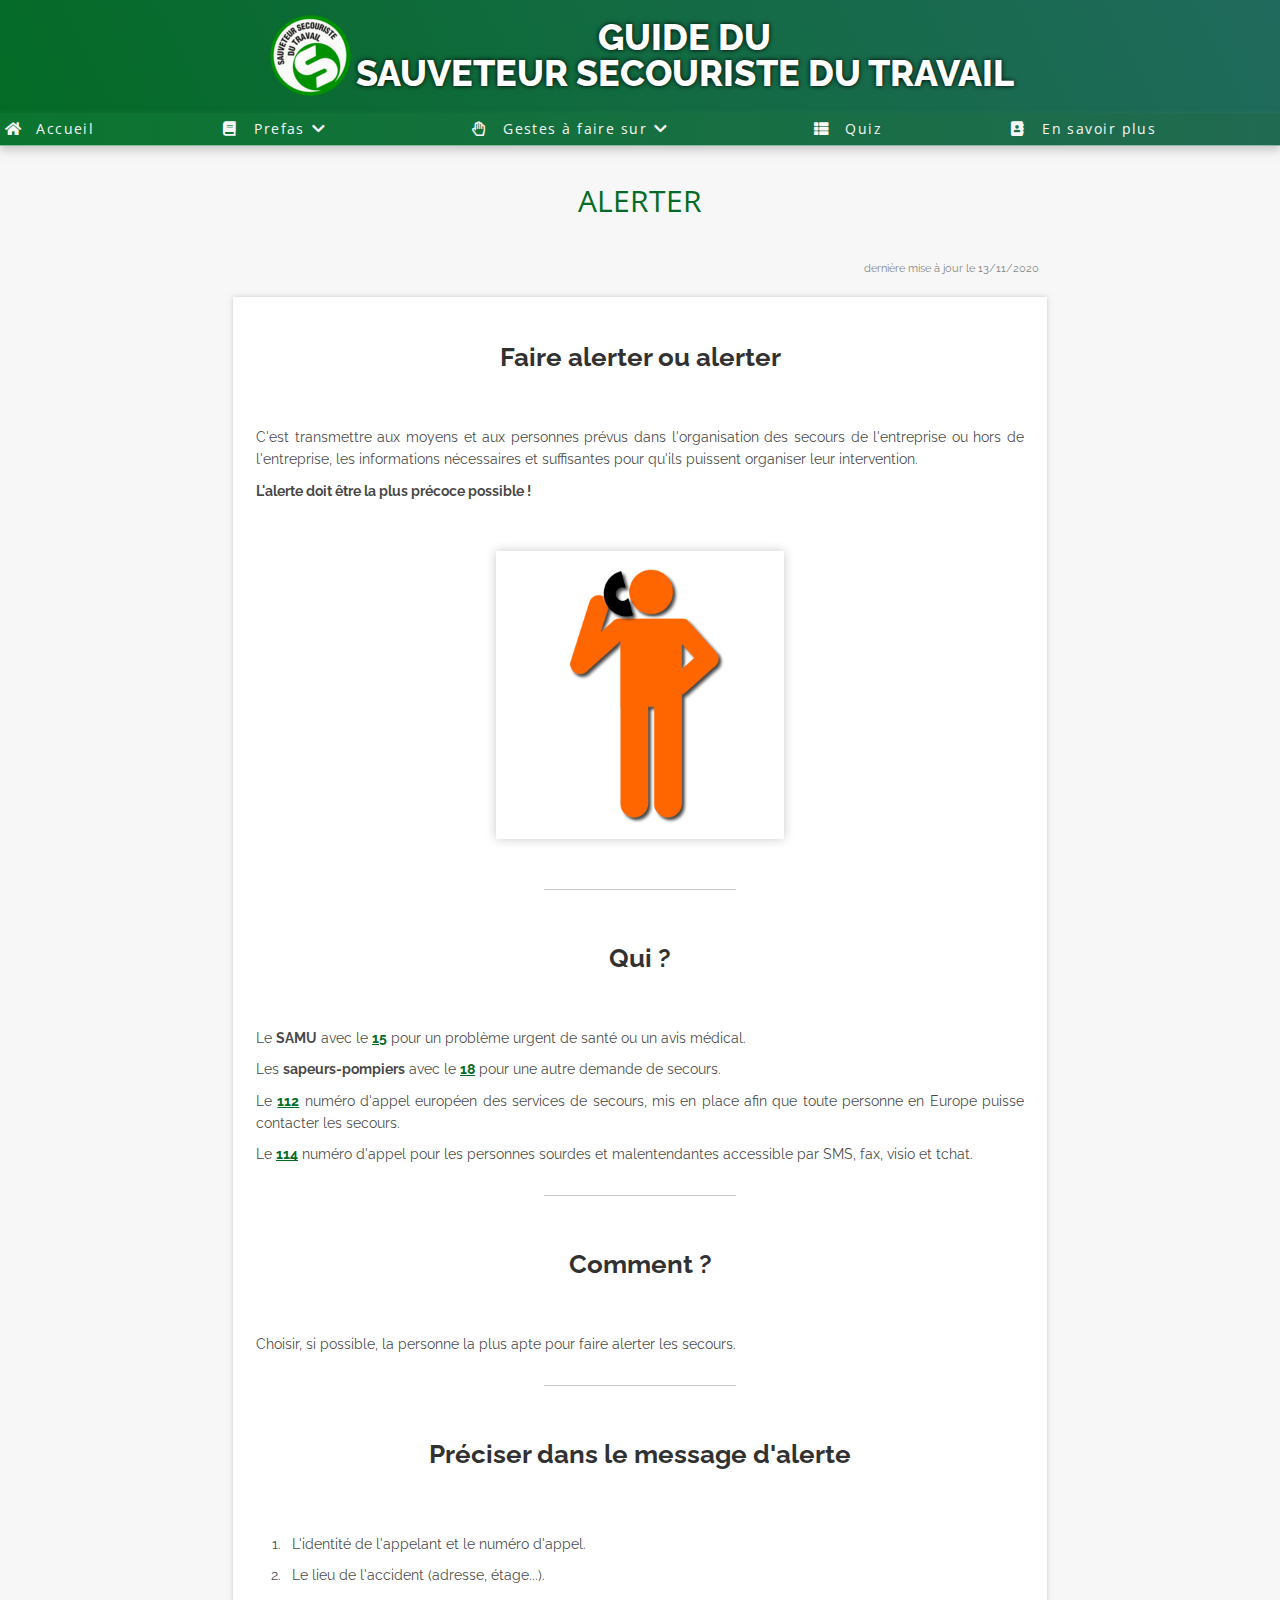
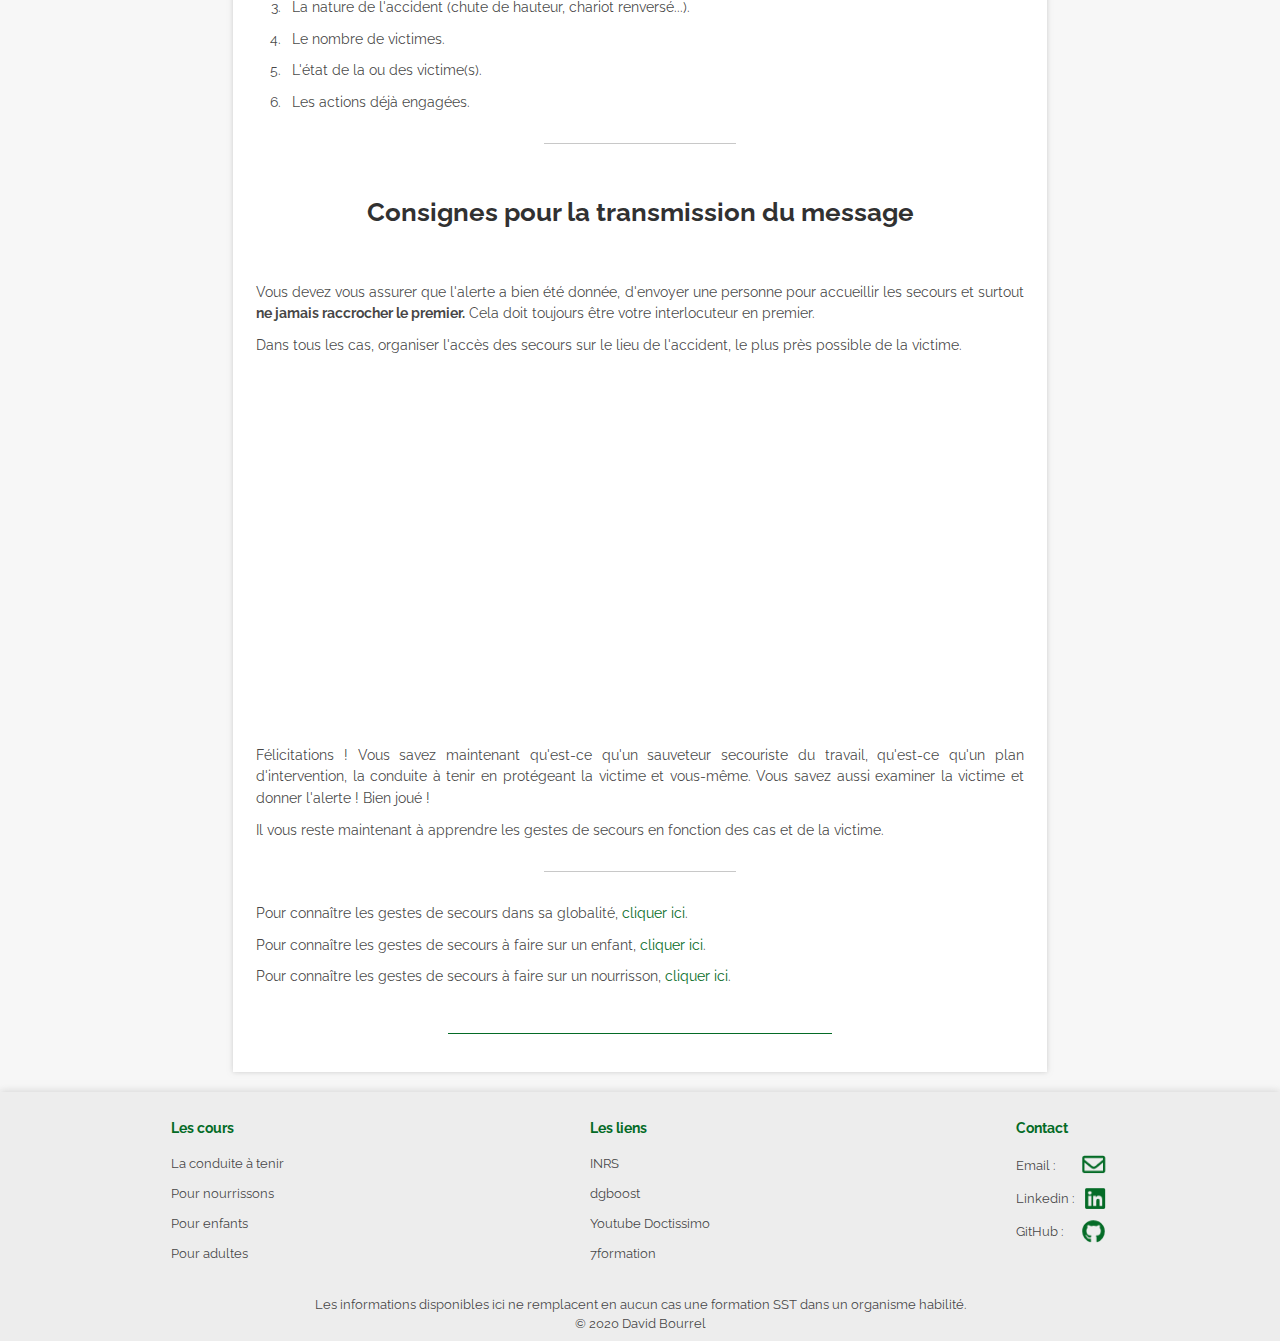
==== pages/alerter.html @ 42c51d42 "Add files via upload" ====
<!DOCTYPE html>
<html lang="fr">
	<head>
		<meta charset="UTF-8">
		<meta name="viewport" content="width=device-width, initial-scale=1.0">
		<meta name="description" content="Guide du sauveteur secouriste du travail (SST), pour apprendre les bases du secourisme en passant par la méthode prefas (protéger, examiner, faire alerter, secourir).">
		<meta name="keywords" content="sst, massage cardiaque, sauveteur secouriste du travail, secourisme, cours, formation, pls, quiz, prefas, guide, premier secours">
		<meta name="robots" content="index, follow">
		<link rel="stylesheet" href="../css/reset.css">
  		<link rel="stylesheet" href="../css/style.css">
  		<link rel="icon" type="image/x-icon" href="../images/logo-sst.png">
  		<script src="../js/script.js" async></script>
  		<link href="../webfonts-css/all.css" rel="stylesheet">
		<title>Guide SST - Alerter</title>
	</head>
	<body>
		<div class="banner-img"></div>
		<header>
			<a href="../index.html"><img src="../images/logo-sst.png" alt="Logo SST"></a>
			<div>
			<h1>Guide du <br> Sauveteur Secouriste du Travail</h1>
			</div>
		</header>
		<nav>
			<button class="hamburger" id="hamburger">
				<span></span>
			</button>
				<ul id="nav-ul">
					<li><a href="../index.html"><i class="fas fa-home"></i>Accueil</a></li>
					<li><a href="#" class="deroulant" id="deroulant"><i class="fas fa-book"></i>Prefas<i class="fas fa-chevron-down"></i></a>
						<ul class="dropdown" id="dropdown-1">
							<li><a href="la_conduite_a_tenir.html"><i class="fas fa-book-reader"></i>La conduite à tenir</a></li>
							<li><a href="proteger.html"><i class="fas fa-shield-alt"></i>Protéger</a></li>
							<li><a href="examiner.html"><i class="fas fa-diagnoses"></i>Examiner</a></li>
							<li><a href="alerter.html"><i class="fas fa-bell"></i>Alerter</a></li>
							<li><a href="secourir.html"><i class="fas fa-first-aid"></i>Secourir</a></li>
						</ul>
					</li>
					<li><a href="#" class="deroulant" id="deroulant-2"><i class="far fa-hand-paper"></i>Gestes à faire sur<i class="fas fa-chevron-down"></i></a>
						<ul class="dropdown" id="dropdown-2">
							<li><a href="nourrisson.html"><i class="fas fa-baby"></i>Un nourrisson <span class="italic lowercase"> (0 à 1 an)</span></a></li>
							<li><a href="enfant.html"><i class="fas fa-child"></i>Un enfant <span class="italic lowercase">(1 à 8 ans)</span></a></li>
							<li><a href="secourir.html"><i class="fas fa-user"></i>Un adulte <span class="italic lowercase">(plus de 8 ans)</span></a></li>
						</ul>
					</li>
					<li><a href="quiz.html"><i class="fas fa-th-list"></i>Quiz</a></li>
					<li><a href="contact.html"><i class="fas fa-address-book"></i>En savoir plus</a></li>
				</ul>
		</nav>

		<div class="titre">
			<h2>Alerter</h2>
			<p>dernière mise à jour le 13/11/2020</p>
		</div>

		<article>
			<h3>Faire alerter ou alerter</h3>
			<p>C'est transmettre aux moyens et aux personnes prévus dans l'organisation des secours de l'entreprise ou hors de l'entreprise, les informations nécessaires et suffisantes pour qu'ils puissent organiser leur intervention.</p>
			<p><strong>L'alerte doit être la plus précoce possible !</strong></p>

			<div class="conteneur reveal-left">
				<div id="alerter-sst"></div>
			</div>
			<div class="hr2"></div>

			<h3>Qui ?</h3>
			<p>Le <em class="bold">SAMU</em> avec le <em class="bold green souligne">15</em> pour un problème urgent de santé ou un avis médical.</p>
			<p>Les <em class="bold">sapeurs-pompiers</em> avec le <em class="bold souligne green">18</em> pour une autre demande de secours.</p>
			<p>Le <em class="bold green souligne">112</em> numéro d'appel européen des services de secours, mis en place afin que toute personne en Europe puisse contacter les secours.</p>
			<p>Le <em class="bold green souligne">114</em> numéro d'appel pour les personnes sourdes et malentendantes accessible par SMS, fax, visio et tchat.</p>
			<div class="hr2"></div>

			<h3>Comment ?</h3>
			<p>Choisir, si possible, la personne la plus apte pour faire alerter les secours.</p>
			<div class="hr2"></div>

			<h3>Préciser dans le message d'alerte</h3>
			<ol>
				<li class="ul nobold transform-none">L'identité de l'appelant et le numéro d'appel.</li>
				<li class="ul nobold transform-none">Le lieu de l'accident (adresse, étage...).</li>
				<li class="ul nobold transform-none">La nature de l'accident (chute de hauteur, chariot renversé...).</li>
				<li class="ul nobold transform-none">Le nombre de victimes.</li>
				<li class="ul nobold transform-none">L'état de la ou des victime(s).</li>
				<li class="ul nobold transform-none">Les actions déjà engagées.</li>
			</ol>
			<div class="hr2"></div>

			<h3>Consignes pour la transmission du message</h3>
			<p>Vous devez vous assurer que l'alerte a bien été donnée, d'envoyer une personne pour accueillir les secours et surtout <em class="bold">ne jamais raccrocher le premier.</em> Cela doit toujours être votre interlocuteur en premier.</p>
			<p>Dans tous les cas, organiser l'accès des secours sur le lieu de l'accident, le plus près possible de la victime.</p>

			<div class="conteneur reveal-right">
				<div id="numeros-sst"></div>
			</div>
			
			<p>Félicitations ! Vous savez maintenant qu'est-ce qu'un sauveteur secouriste du travail, qu'est-ce qu'un plan d'intervention, la conduite à tenir en protégeant la victime et vous-même. Vous savez aussi examiner la victime et donner l'alerte ! Bien joué !</p>
			<p>Il vous reste maintenant à apprendre les gestes de secours en fonction des cas et de la victime.</p>

			<div class="hr2"></div>

			<p>Pour connaître les gestes de secours dans sa globalité, <a href="secourir.html">cliquer ici</a>.</p>
			<p>Pour connaître les gestes de secours à faire sur un enfant, <a href="enfant.html">cliquer ici</a>.</p>
			<p>Pour connaître les gestes de secours à faire sur un nourrisson, <a href="nourrisson.html">cliquer ici</a>.</p>

			<div class="hr"></div>
		</article>
		<footer>
			<div class="links-container">
				<div class="footer-lien1">
					<h4>Les cours</h4>
					<ul>
						<li><a href="la_conduite_a_tenir.html">La conduite à tenir</a></li>
						<li><a href="nourrisson.html">Pour nourrissons</a></li>
					</ul>
					<ul>
						<li><a href="enfant.html">Pour enfants</a></li>
						<li><a href="secourir.html">Pour adultes</a></li>
					</ul>
				</div>
	
				<div class="footer-lien2">
					<h4>Les liens</h4>
					<ul>
						<li><a href="http://www.inrs.fr/" target="_blank">INRS</a></li>
						<li><a href="https://dgboost.fr/" target="_blank">dgboost</a></li>
					</ul>
					<ul>
						<li><a href="https://www.youtube.com/playlist?list=PLqQceE2KkkkdCIDIxMzJHvP20kfsnieQZ" target="_blank">Youtube Doctissimo</a></li>
						<li><a href="http://www.7formation.com/" target="_blank">7formation</a></li>
					</ul>
				</div>
				<div class="footer-lien3">
					<h4>Contact</h4>
					<div class="email">
						<p>Email :</p>
						<a href="mailto:david-sst@hotmail.com" target="_blank"><i class="far fa-envelope fa-2x"></i></a>
					</div>
					<div class="linkedin">
						<p>Linkedin :</p>
						<a href="https://www.linkedin.com/in/david-bourrel/" target="_blank"><i class="fab fa-linkedin fa-2x"></i></a>
					</div>
					<div class="github">
						<p>GitHub :</p>
						<a href="https://github.com/davidbourrel" target="_blank"><i class="fab fa-github fa-2x"></i></a>
					</div>
				</div>
			</div>
			
			<div class="legal">
				<p>Les informations disponibles ici ne remplacent en aucun cas une formation SST dans un organisme habilité.</p>
				<p>© 2020 David Bourrel</p>
			</div>
		</footer>
	</body>
</html>
---- css/style.css ----
@import url('https://fonts.googleapis.com/css2?family=Open+Sans:ital,wght@0,400;0,700;1,400;1,700&family=Raleway:ital,wght@0,100;0,200;0,300;0,400;0,500;0,600;0,700;0,800;0,900;1,100;1,200;1,300;1,400;1,500;1,600;1,700;1,800;1,900&display=swap');

/* TEMPORAIREMENT */
.red
{
	color:red;
}

/*BASIC STYLES*/
:root
{
	--primary: #046b26;
	--secondary:#00c559;
	--colorhover: rgba(15, 161, 64, 0.973);
	--background: #f7f7f7;
}
::selection
{
    background-color: #d6d5d5;
}
html
{
	font-family: 'Raleway', sans-serif;
	font-size: clamp(0.95rem, 1vw, 1rem);
	overflow-x: hidden;
	scroll-behavior: smooth;
}
body
{
	background: var(--background, #f1f1e8);
}
p, label, li
{
	font-size: 0.95rem;
	line-height: 150%;
	text-align: justify;
	color: rgba(20, 20, 20, 0.801);
	list-style: none;
}
a
{
	cursor: pointer;
	color: rgba(20, 20, 20, 0.801);
	border: none;
	outline: none;
	text-decoration: none;
}


/*HEADER*/

header
{
	background: linear-gradient(63deg, rgba(4,107,38,1) 0%, rgba(32,106,93,1) 100%);
	color: #ffffff;
	display: flex;
	justify-content: center;
	text-shadow: 0 0 5px black;
}
header h1
{
	font-family: 'Raleway', sans-serif;
	font-weight: 800;
	text-align: center;
	text-transform: uppercase;
	font-size: 2.4em;
	margin: 20px auto ;
}
header img
{
	display: none;
}

/*NAVIGATION*/

body > nav
{
	box-shadow: 0 5px 8px rgba(165, 165, 165, 0.5);
	position: sticky;
	top: 0;
	z-index: 1000;
	width: 100%;
}
.hamburger
{
	background: linear-gradient(63deg, rgba(4,107,38,1) 0%, rgba(32,106,93,1) 100%);  
	border: none;
	display: block;
	height: 42px;
	font-size: 31px;
	margin: 0 0 7px 0;
	outline: none;
	padding-left: 19px;
	width: 100%;
}
.hamburger span
{
	border-radius: 20px;
	background-color: var(--background);
	height: 3px;
	display: block;
	position: absolute;
	transform: translateY(-50%);
	transition: all 200ms ease-in-out;
	width: 35px;
}
.hamburger span::before, .hamburger span::after
{
	border-radius: 20px;
	background-color: var(--background);
	content: '';
    position: absolute;
	height: 3px;
	margin-left: -18px;
	transition: all 300ms ease-in-out;
	width: 100%;
}
.hamburger span::before
{
    transform: translateY(-10px);
}
.hamburger span::after
{
    transform: translateY(10px);
}
#hamburger.show span
{
	background-color: transparent;
}
#hamburger.show span::after
{
	transform: rotateZ(-45deg);
}
#hamburger.show span::before
{
	transform: rotateZ(45deg);
}
#nav-ul.show
{
	display: flex;
	flex-flow: column wrap;
}
nav a
{
	color: var(--background);
	display: block;
	text-decoration: none;
	padding: 5px;
	letter-spacing: 0.1em;
}
#nav-ul > li
{
	border-bottom: 1px solid rgba(255, 255, 255, 0.5);
	font-family: 'Open Sans', sans-serif;
}
nav ul
{
	display: none;
	list-style-type: none;
	background: linear-gradient(90deg, rgb(11, 117, 47) 0%, rgb(32, 106, 81) 100%); 
	margin-top: 0px;
}
nav > ul
{
	margin-top: -7px;
}

.dropdown
{
	display: none;
	
}
nav i, .dropdown li i
{
	max-width: 16px;
	min-width: 16px;
	max-height: 16px;
	min-height: 16px;
	padding-right: 1rem;
}
#deroulant .fa-chevron-down, #deroulant-2 .fa-chevron-down
{
	margin-left: 0.5em;
}
.dropdown.show
{
	display: flex;
	flex-flow: column wrap;
	z-index: 1000;
}
.dropdown li 
{
	background: linear-gradient(90deg, rgba(15, 161, 64, 0.973) 0%, rgb(32, 106, 81) 100%); 
	border-bottom: 1px solid rgba(255, 255, 255, 0.205);
	flex: 1 1 auto;
	text-align: left;
	padding: 0.1rem 0.9rem;
}

.dropdown a 
{
	padding: 5px;
	border-bottom: none;
	letter-spacing: 0em;
	font-size: 0.85rem;
}


/* Titre */
h2
{
	font-family: 'Open Sans', sans-serif;
	text-transform: uppercase;
	font-size: 2em;
	text-align: center;
	color: var(--primary, #206a5d);
	padding: 15px 0;
	margin: 25px 0 30px 0;
}
.titre
{
	display: flex;
	flex-flow: column wrap;
	align-items: center;
	width: 100%;
}
.titre p
{
	align-self: flex-end;
	font-size: 0.7rem;
	color: rgba(0, 0, 0, 0.507);
	margin:0 1em;
}


/*article*/

.sommaire-nav
{
	display: inline;
}
.sommaire-nav a:hover
{
	color:var(--primary, #206a5d);
}
article
{
	animation: transitionIn 0.30s both;
	background-color: #fff;
	box-shadow: 0 0 5px rgba(165, 165, 165, 0.5);
	margin: 1em auto;
	padding: 1em;
	text-align: justify;
	width: 85%;
}

article h3
{
	font-size: 1.7em;
	text-align: center;
	font-weight: bold;
	padding: 25px 0;
	margin: 0 auto 2rem auto;
	color: rgba(20, 20, 20, 0.89);
}
article h4
{
	color: rgba(0, 0, 0, 0.801);
	font-family: 'Raleway', sans-serif;
	font-size: 1.1em;
	font-weight: bold;
	padding: 15px 0;
}
article iframe
{
	width: 100%;
}
article p
{
	margin: 10px auto;
}

strong
{
	font-weight: bold;
}
.myScore
{
	/*border-bottom: 1px solid var(--primary, #046b26);*/
	padding-bottom: 1px;
}
.nobold
{
	font-weight: normal;
}
.bold
{
	font-weight: bold;
}
.lowercase
{
	text-transform: lowercase;
}
.transform-none
{
	text-transform: none;
}
.fontsize
{
	font-size: 0.95em;
}
.no-style
{
	list-style-type: none;
	margin: 0px;
}
.hr
{
	border-bottom: 1px solid var(--primary, #206a5d);
	width: 50%;
	margin: 3rem auto 1rem auto;
}
.hr2
{
	border-bottom: 1px solid rgba(146, 146, 146, 0.5);
	width: 25%;
	margin: 2rem auto 2rem auto;
}
/* PICTOGRAMMES SST */

figure
{
	box-shadow: 0 2px 8px rgb(201, 201, 201);
	margin: 8px auto;
}

article figcaption
{
	text-align: center;
	padding: 3px;
	font-size: 0.85rem;
	color: rgba(0, 0, 0, 0.705);
	font-style: italic;
}
#prevention-sst
{
	width: 50%;
	height: 0;
	padding-top: 50%;
	box-shadow: 0 0 10px rgb(201, 201, 201);
	background-color: #EDEDED;
	background: url(../images/pictogrammes/prevention.jpg);
	background-size: contain;
	margin: auto;
}
#protection-sst
{
	width: 50%;
	height: 0;
	padding-top: 50%;
	box-shadow: 0 0 10px rgb(201, 201, 201);
	background-color: #EDEDED;
	background: url(../images/pictogrammes/protection.png);
	background-size: contain;
	margin: auto;
}
#examen-sst
{
	width: 50%;
	height: 0;
	padding-top: 50%;
	box-shadow: 0 0 10px rgb(201, 201, 201);
	background-color: #EDEDED;
	background: url(../images/pictogrammes/examiner.png);
	background-size: contain;
	margin: auto;
}
#alerter-sst
{
	width: 50%;
	height: 0;
	padding-top: 50%;
	box-shadow: 0 0 10px rgb(201, 201, 201);
	background-color: #EDEDED;
	background: url(../images/pictogrammes/alerter.png);
	background-size: contain;
	margin: auto;
}
#numeros-sst
{
	width: 50%;
	height: 0;
	padding-top: 50%;
	box-shadow: 0 0 10px rgb(201, 201, 201);
	background-color: #EDEDED;
	background: url(../images/pictogrammes/numeros.png);
	background-size: contain;
	margin: auto;
}
#blood-sst
{
	width: 50%;
	height: 0;
	padding-top: 50%;
	box-shadow: 0 0 10px rgb(201, 201, 201);
	background-color: #EDEDED;
	background: url(../images/pictogrammes/saignement.png);
	background-size: contain;
	margin: auto;
}
#injury-sst
{
	width: 50%;
	height: 0;
	padding-top: 50%;
	box-shadow: 0 0 10px rgb(201, 201, 201);
	background-color: #EDEDED;
	background: url(../images/pictogrammes/fracture.png);
	background-size: contain;
	margin: auto;
}
#pansement-sst
{
	width: 50%;
	height: 0;
	padding-top: 50%;
	box-shadow: 0 0 10px rgb(201, 201, 201);
	background-color: #EDEDED;
	background: url(../images/pansement.png);
	background-size: contain;
	margin: auto;
}
#etouffement-sst
{
	width: 50%;
	height: 0;
	padding-top: 50%;
	box-shadow: 0 0 10px rgb(201, 201, 201);
	background-color: #EDEDED;
	background: url(../images/pictogrammes/etouffement.png);
	background-size: contain;
	margin: auto;
}
#etouffement2-sst
{
	width: 50%;
	height: 0;
	padding-top: 50%;
	box-shadow: 0 0 10px rgb(201, 201, 201);
	background-color: #EDEDED;
	background: url(../images/pictogrammes/desobstruction.png);
	background-size: contain;
	margin: auto;
}
#no-breathing-sst
{
	width: 50%;
	height: 0;
	padding-top: 50%;
	box-shadow: 0 0 10px rgb(201, 201, 201);
	background-color: #EDEDED;
	background: url(../images/pictogrammes/inconsciente\ ne\ respire\ pas.png);
	background-size: contain;
	margin: auto;
}
#rcp-sst
{
	width: 50%;
	height: 0;
	padding-top: 50%;
	box-shadow: 0 0 10px rgb(201, 201, 201);
	background-color: #EDEDED;
	background: url(../images/pictogrammes/rcp.png);
	background-size: contain;
	margin: auto;
}
#rcp-dsa-sst
{
	width: 50%;
	height: 0;
	padding-top: 50%;
	box-shadow: 0 0 10px rgb(201, 201, 201);
	background-color: #EDEDED;
	background: url(../images/pictogrammes/rcp_dsa.png);
	background-size: contain;
	margin: auto;
}
#inconscient-sst
{
	width: 50%;
	height: 0;
	padding-top: 50%;
	box-shadow: 0 0 10px rgb(201, 201, 201);
	background-color: #EDEDED;
	background: url(../images/pictogrammes/inconsciente\ respire.png);
	background-size: contain;
	margin: auto;
}
#pls-sst
{
	width: 50%;
	height: 0;
	padding-top: 50%;
	box-shadow: 0 0 10px rgb(201, 201, 201);
	background-color: #EDEDED;
	background: url(../images/pictogrammes/pls.png);
	background-size: contain;
	margin: auto;
}
#malaise-sst
{
	width: 50%;
	height: 0;
	padding-top: 50%;
	box-shadow: 0 0 10px rgb(201, 201, 201);
	background-color: #EDEDED;
	background: url(../images/pictogrammes/secours\ malaise.png);
	background-size: contain;
	margin: auto;
}
#traumatisme-sst
{
	width: 50%;
	height: 0;
	padding-top: 50%;
	box-shadow: 0 0 10px rgb(201, 201, 201);
	background-color: #EDEDED;
	background: url(../images/pictogrammes/consciente.png);
	background-size: contain;
	margin: auto;
}
#brulure-sst
{
	width: 50%;
	height: 0;
	padding-top: 50%;
	box-shadow: 0 0 10px rgb(201, 201, 201);
	background-color: #EDEDED;
	background: url(../images/pictogrammes/brulure.png);
	background-size: contain;
	margin: auto;
}
#tableau-sst
{
	width: 100%;
	height: 0;
	padding-top: 60%;
	box-shadow: 0 0 10px rgb(201, 201, 201);
	background-color: #EDEDED;
	background: url(../images/pictogrammes/plan-intervention.jpg);
	background-size: contain;
	margin: auto;
}
#tableau-sst2
{
	width: 100%;
	height: 0;
	padding-top: 70%;
	box-shadow: 0 0 10px rgb(201, 201, 201);
	background-color: #EDEDED;
	background: url(../images/pictogrammes/prefas.png);
	background-size: contain;
	margin: auto;
}
#tableau-sst figure
{
	box-shadow: 0 0 0 rgb(255, 255, 255);
}
.conteneur{
	max-width: 576px;
	margin: 50px auto;
	display: flex;
	flex-flow: row wrap;
	justify-content: center;
}
.conteneur img{
	margin: auto;
	background-color: rgba(0, 0, 0, 0.356);
}
article a{
	color: var(--primary, #206a5d);
}
article ol li, article ul li
{
	padding-top: 10px;
	list-style-type: decimal;
	font-weight:bold;
	text-indent: 1%;
	font-size: 0.95em;
	margin-left: 2em;
}
.margin75
{
	margin-left: 4em;
}
.discandmarge
{
	list-style-type: disc;
	margin-left: 3em;
}
article ol li ul li, article ul li ul li
{
	list-style-type: disc;
	margin-left: 3em;
	font-size: 0.95em;
}
article ul li ol li, article ol li ol li
{
	list-style-type: decimal;
	margin-left: 3em;
	font-size: 0.95em;
}
article i
{
	color: var(--primary, #206a5d);
	margin-right: 5px;
	font-size: 1.3rem;
}
article input[type="radio"], article input[type="checkbox"]
{
	width: auto;
	margin: 10px;
}
article input[type="radio"], article form label
{
	cursor: pointer;
	padding-left: 0.5em;
}
.green
{
	color: var(--primary,#206a5d);
}
.colors
{
	background: var(--primary, #206a5d);
}
.orange
{
	color: orange;
}
.white
{
	color: white;
	text-shadow: 0 0 3px black;
}
.noir
{
	color: rgb(0, 0, 0);
	text-shadow: 0 0 10px rgba(5, 5, 5, 0.493);
}
.alignleft
{
	text-align: left;
}
.width90
{
	width: 90%;
}
.italic
{
	font-style: italic;
}
.souligne
{
	text-decoration: underline;
}

/*CONTACT*/

article address
{
	display: flex;
	flex-flow: row wrap;
	justify-content: space-evenly;
}
article address div
{

	display: flex;
	flex-flow: column;
	text-align: center;
}
.linkedin i, .github i, .email i
{
	color: var(--primary,#206a5d);
	transform: scale(0.9);
	margin: 0 2px 0 0;
	transition: all 150ms ease-in-out;
	will-change: transform;
}
.linkedin i:hover, .github i:hover, .email i:hover
{
	color: var(--colorhover, rgb(0, 124, 0));
	transform: scale(1);
}
.linkedin i:active, .github i:active, .email i:active
{
	color: var(--primary,#206a5d);
	transform: scale(0.85);
}
input[type=text],input[type=email], select, textarea
{
	font-size: 0.75rem;
	padding: 12px;
	margin: 10px 0;
	border: 1px solid #ccc;
	border-radius: 4px;
	box-sizing: border-box;
	outline: none;
	width: 100%;
}
textarea
{
	max-width: 100%;
	resize: vertical;
	min-height: 150px;
	min-width: 100%;
}
input[type=text]:focus, textarea:focus, input[type=email]:focus
{
	border-color: transparent;
	box-shadow: 0 0 6px var(--primary,#206a5d);
}
input[type=submit], #resetButton
{
	background-color: var(--primary, #206a5d);
	border: none;
	border-radius: 5px;
	color: #FFF;
	cursor: pointer;
	font-family: 'Raleway', sans-serif;
	margin: 20px 0;
	outline: none;
	padding: 0.8em;
	text-align: center;
	transition: color background 150ms ease-in-out;
	min-width: 80px;
}
input[type=submit]:hover, #resetButton:hover
{
	background-color: var(--colorhover, rgb(0, 172, 0));
}

.container-form 
{
	display: flex;
	flex-flow: column wrap;
	border-radius: 5px;
	background: #ededed3b;
	padding: 20px;
	box-shadow: 0 0 5px rgba(165, 165, 165, 0.5);
}

/* Quiz Buttons */

.checkbox-custom, .radio-custom {
    opacity: 0;
    position: absolute;   
}
.checkbox-custom-label, .radio-custom-label {
	position: relative;
	text-align: left;
}

.checkbox-custom, .checkbox-custom-label, .radio-custom, .radio-custom-label {
    display: inline-block;
    vertical-align: middle;
    margin: 5px;
    cursor: pointer;
}

.checkbox-custom + .checkbox-custom-label:before, .radio-custom + .radio-custom-label:before {
    content: '';
    background: #fff;
    border: 2px solid rgba(151, 151, 151, 0.753);
    display: inline-block;
    vertical-align: middle;
    width: 6px;
    height: 6px;
    padding: 2px;
    margin-right: 10px;
    text-align: center;
}
.checkbox-custom:checked + .checkbox-custom-label:before {
    background: var(--primary,#206a5d);

}
.radio-custom + .radio-custom-label:before {
    border-radius: 50%;
}
.radio-custom:checked + .radio-custom-label:before {
    background: var(--primary,#206a5d);
}
.checkbox-custom:focus + .checkbox-custom-label, .radio-custom:focus + .radio-custom-label {
  outline: 1px solid rgb(255, 255, 255); /* focus style */
}
#quiz .fa-check
{
	color: var(--secondary);
	margin-left: 0.5em;
	display: none;
}
#quiz .fa-check.show
{
	display: inline;
}
#quiz .fa-times
{
	color: red;
	margin-left: 0.5em;
	display: none;
}
#quiz .fa-times.show
{
	display: inline;
}
.result
{
	align-items: center;
	display: flex;
	flex-flow: column wrap;
}
.result p
{
	font-size: 1.7em;
	margin: 1em 0;
	text-align: center;
	width: 100%;
}
.result span
{
	font-size: 1.1em;
	color: var(--primary);
}
#quiz-comment
{
	color: var(--primary, #046b26);
	font-size: 1.1em;
}
.d-none
{
	display: none;
}



/*FOOTER*/ 

footer
{
	background-color: #ededed;
	box-shadow: 0 0 8px rgba(165, 165, 165, 0.5);
	display: flex;
	flex-flow: column wrap;
	padding: 1em 0 0em 0;
	width: 100%;
}
.links-container
{
	display: flex;
	flex-flow: row wrap;
	justify-content: space-around;
}
footer a, footer p
{
	font-size: clamp(0.8em, 1vw, 0.9em);
}
footer div
{
	margin: 1em 0;
}
footer > div
{
	margin: 0em 1.2em 0.5em 1.2em;
}
footer h4
{
	color: var(--primary);
	font-size: clamp(0.9em, 1vw, 1em);
	font-weight: bold;
	margin-bottom: 1.2em;
}
footer ul li
{
	margin: 0.5em 0;
}
footer a:hover
{
	text-decoration: underline;
}
.footer-lien3 div
{
	align-items: center;
	display: flex;
	margin: 0;
	padding-bottom: 0.5em;
}
footer .email a
{
	padding: 0 0 0 2em;
}
footer .linkedin a
{
	padding: 0 0 0 0.77em;
}
footer .github a
{
	padding: 0 0 0 1.41em;
}
.legal p
{
	text-align: center;
	width: 100%;
}

.upButton
{
	align-items: center;
	background-color: var(--primary);
	bottom: 0;
	border-radius: 9999999px;
	color: #FFF;
	cursor: pointer;
	display: flex;
	justify-content: center;
	height: 30px;
	opacity: 0;
	padding: 0.5em;
	position: fixed;
	right: 0;
	transform: scale(1);
	transition: all 300ms ease-in-out;
	width: 30px;
}
.upButton:active
{
	transform: scale(0.9);
}



/* Media Queries for tablet */



@media all and (min-width: 732px)
{
	.links-container
	{
		flex-flow: row wrap;
		justify-content: space-around;
	}
}

 /* Media Querie for Desktop */


@media all and (min-width: 950px)
{
	body > nav
	{
		position: sticky;
		width: 100%;
		z-index: 1000;
		top: 0;
	}

	header img
	{
		display: initial;
		cursor: pointer;
		padding-top: 10px;
	}

	/*NAVIGATION*/
	.hamburger
	{
		display: none;
	}
	#nav-ul.show
	{
		display: flex;
		flex-flow: row wrap;
	}
	nav
	{
		text-align: center;
		position: relative;
	}
	
	nav ul
	{	
		list-style-type: none;
		display: flex;
		width: 100%;
		margin-top: 1px;
	}
	nav > ul
	{
		margin-top: 0px;
	}
	nav ul li
	{
		flex: 1 1 auto;
		position: relative;
	}
	
	nav > ul li:hover .dropdown
	{
		background: linear-gradient(90deg, rgba(15, 161, 64, 0.973) 0%, rgb(32, 106, 81) 100%); 
		display: flex;
		flex-flow: column wrap;
	}
	.dropdown.show
	{
		display: none;
	}
	nav a
	{
		display: block;
		text-decoration: none;
		color: var(--background);
		padding: 5px;
		transition: all 100ms ease-in-out;
	}
	nav ul li:hover .dropdown
	{
		display: block;
		border-radius: 0 0 10px 10px;
		position: absolute;
		width: 100%;
	}
	nav ul li:hover .dropdown li
	{
		width: 100%;
		padding: 0px;
		border-bottom: 1px solid #fff;
		background: transparent;
		border-radius: 0;
	}
	.dropdown li a:hover, nav ul li a:hover
	{
		color: var(--secondary);
	}

	/* Titre */
	h2
	{
		display: block;
		width: 300px;
	}
	.titre
	{
		margin: auto;
		width: 64%;
	}
	
	/*article*/
	
	.sommaire-nav a
	{
		
		color: var(--primary,#206a5d);
	}
	.sommaire-nav li a
	{
		position: relative;
		display: inline;
		text-align: left;
	}
	.sommaire-nav li a::after
	{
		content: '';
		position: absolute;
		width: 100%;
		height: 0.1rem;
		background-color: var(--colorhover, rgba(15, 161, 64, 0.973));
		left: 0;
		bottom: 0;
		transform: scale(0,1);
		transform-origin: 0% 100%;
		transition: transform 0.25s ease-in-out;
	}
	.sommaire-nav li a:hover::after
	{
		transform: scale(1,1);
	}
	article nav ul
	{
		display: flex;
		flex-flow: column wrap;
	}
	article
	{
		background-color: #fff;
		box-shadow: 0 0 5px rgba(165, 165, 165, 0.5);
		padding: 23px;
		margin: 20px auto;
		width: 60%;
	}

	label 
	{
		padding: 12px 12px 12px 0;
		font-size: 0.95rem;
	}
	.checkbox-custom, .checkbox-custom-label, .radio-custom, .radio-custom-label 
	{
		cursor: pointer;
		display: inline-block;
		margin: 0px;
		transition: color 100ms ease-out;
		vertical-align: middle;
	}
	#quiz .radio-custom-label:hover
	{
		color: var(--primary);
	}
	.upButton
	{
		right: 100px;
	}
	
}

/* ANIMATION ON LOAD */

@keyframes transitionIn
{
	from 
	{
		opacity: 0;
		transform: translateY(-5px);
	}
	to
	{
		opacity: 1;
		transform: translateY(0);
	}
}

.reveal-left
{
    opacity: 0;
    transform: translateX(-160px);
}
.reveal-right
{
    opacity: 0;
    transform: translateX(160px);
}
.reveal-show-right
{
    opacity: 1;
    transform: translateY(0);
    transition: 0.5s cubic-bezier(.5, 0, 0, 1);
}
.reveal-show-left
{
    opacity: 1;
    transform: translateY(0);
    transition: 0.5s cubic-bezier(.5, 0, 0, 1);
}
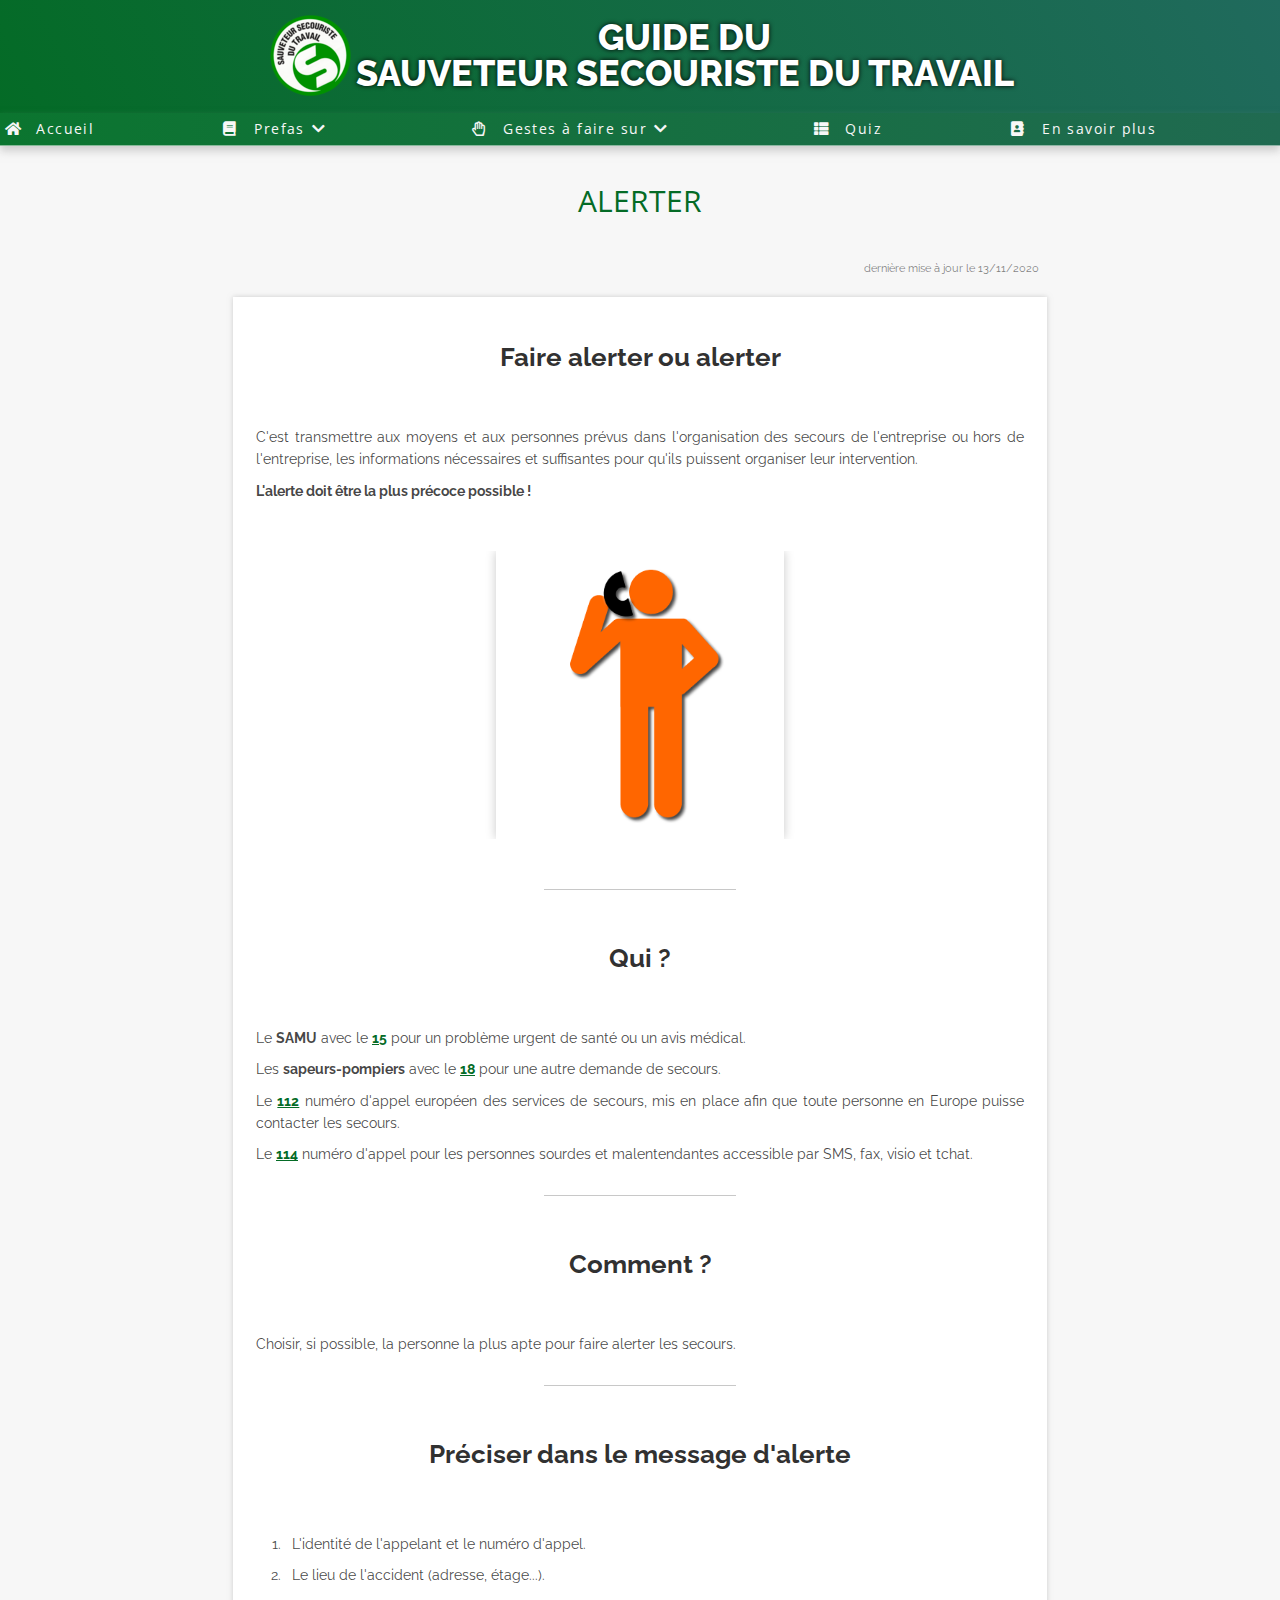
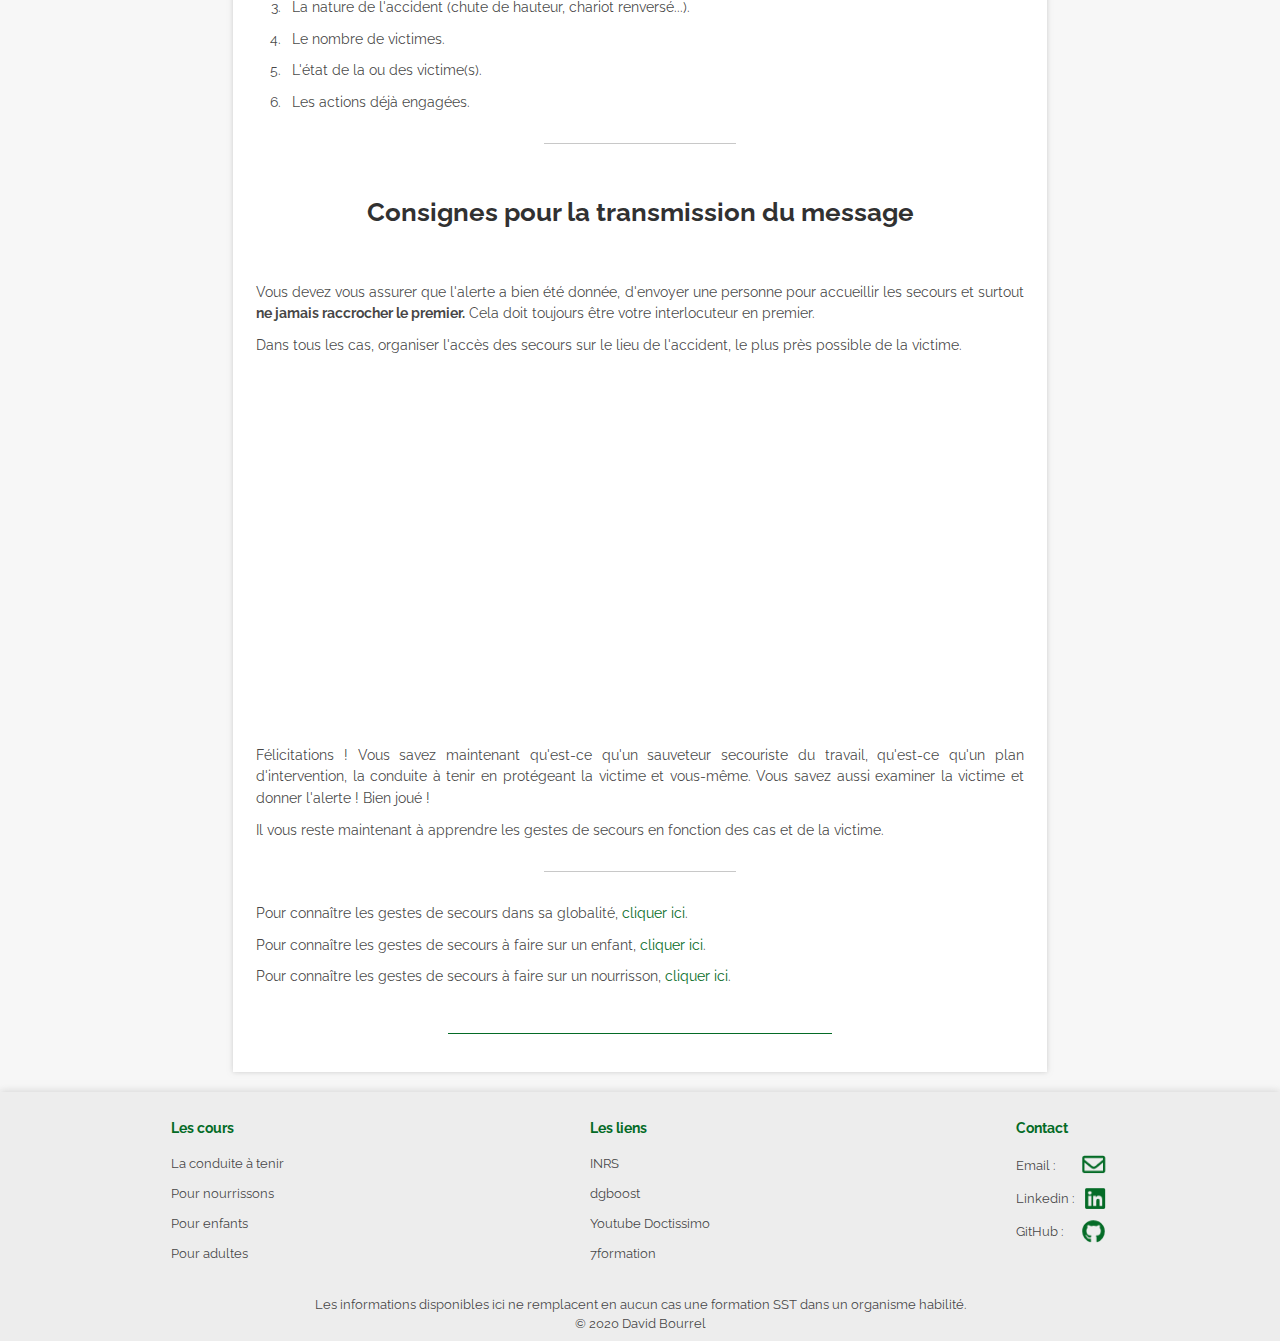
==== commit 835bdd86: "Add files via upload" ====
--- a/pages/alerter.html
+++ b/pages/alerter.html
@@ -7,10 +7,10 @@
 		<meta name="keywords" content="sst, massage cardiaque, sauveteur secouriste du travail, secourisme, cours, formation, pls, quiz, prefas, guide, premier secours">
 		<meta name="robots" content="index, follow">
 		<link rel="stylesheet" href="../css/reset.css">
+		<link rel="stylesheet" href="../webfonts-css/all.css">
   		<link rel="stylesheet" href="../css/style.css">
   		<link rel="icon" type="image/x-icon" href="../images/logo-sst.png">
   		<script src="../js/script.js" async></script>
-  		<link href="../webfonts-css/all.css" rel="stylesheet">
 		<title>Guide SST - Alerter</title>
 	</head>
 	<body>
@@ -58,7 +58,7 @@
 			<p>C'est transmettre aux moyens et aux personnes prévus dans l'organisation des secours de l'entreprise ou hors de l'entreprise, les informations nécessaires et suffisantes pour qu'ils puissent organiser leur intervention.</p>
 			<p><strong>L'alerte doit être la plus précoce possible !</strong></p>
 
-			<div class="conteneur reveal-left">
+			<div class="conteneur reveal-first-effect">
 				<div id="alerter-sst"></div>
 			</div>
 			<div class="hr2"></div>
@@ -89,7 +89,7 @@
 			<p>Vous devez vous assurer que l'alerte a bien été donnée, d'envoyer une personne pour accueillir les secours et surtout <em class="bold">ne jamais raccrocher le premier.</em> Cela doit toujours être votre interlocuteur en premier.</p>
 			<p>Dans tous les cas, organiser l'accès des secours sur le lieu de l'accident, le plus près possible de la victime.</p>
 
-			<div class="conteneur reveal-right">
+			<div class="conteneur reveal-second-effect">
 				<div id="numeros-sst"></div>
 			</div>
 			
--- a/css/style.css
+++ b/css/style.css
@@ -1,10 +1,4 @@
 @import url('https://fonts.googleapis.com/css2?family=Open+Sans:ital,wght@0,400;0,700;1,400;1,700&family=Raleway:ital,wght@0,100;0,200;0,300;0,400;0,500;0,600;0,700;0,800;0,900;1,100;1,200;1,300;1,400;1,500;1,600;1,700;1,800;1,900&display=swap');
-
-/* TEMPORAIREMENT */
-.red
-{
-	color:red;
-}
 
 /*BASIC STYLES*/
 :root
@@ -22,20 +16,22 @@
 {
 	font-family: 'Raleway', sans-serif;
 	font-size: clamp(0.95rem, 1vw, 1rem);
+	scroll-behavior: smooth;
+}
+body
+{
+	background: var(--background, #f1f1e8);
 	overflow-x: hidden;
-	scroll-behavior: smooth;
-}
-body
-{
-	background: var(--background, #f1f1e8);
+	-webkit-font-smoothing: antialiased;
+  	-moz-osx-font-smoothing: grayscale;
 }
 p, label, li
 {
+	color: rgba(20, 20, 20, 0.801);
 	font-size: 0.95rem;
 	line-height: 150%;
+	list-style: none;
 	text-align: justify;
-	color: rgba(20, 20, 20, 0.801);
-	list-style: none;
 }
 a
 {
@@ -155,10 +151,11 @@
 }
 nav ul
 {
+	background: linear-gradient(90deg, rgb(11, 117, 47) 0%, rgb(32, 106, 81) 100%); 
 	display: none;
 	list-style-type: none;
-	background: linear-gradient(90deg, rgb(11, 117, 47) 0%, rgb(32, 106, 81) 100%); 
 	margin-top: 0px;
+	
 }
 nav > ul
 {
@@ -239,16 +236,14 @@
 {
 	display: inline;
 }
-.sommaire-nav a:hover
-{
-	color:var(--primary, #206a5d);
-}
 article
 {
-	animation: transitionIn 0.30s both;
+	animation: transitionIn 0.40s both;
 	background-color: #fff;
 	box-shadow: 0 0 5px rgba(165, 165, 165, 0.5);
 	margin: 1em auto;
+	max-width: 85%;
+	overflow-x: hidden;
 	padding: 1em;
 	text-align: justify;
 	width: 85%;
@@ -572,6 +567,7 @@
 	display: flex;
 	flex-flow: row wrap;
 	justify-content: center;
+	overflow: hidden;
 }
 .conteneur img{
 	margin: auto;
@@ -640,13 +636,15 @@
 }
 .white
 {
+	background-color: rgba(196, 196, 196, 0.349);
 	color: white;
+	letter-spacing: 1px;
+	padding: 0 0 0 0.2em;
 	text-shadow: 0 0 3px black;
 }
 .noir
 {
 	color: rgb(0, 0, 0);
-	text-shadow: 0 0 10px rgba(5, 5, 5, 0.493);
 }
 .alignleft
 {
@@ -733,14 +731,13 @@
 	outline: none;
 	padding: 0.8em;
 	text-align: center;
-	transition: color background 150ms ease-in-out;
+	transition: all 150ms ease-in-out;
 	min-width: 80px;
 }
 input[type=submit]:hover, #resetButton:hover
 {
 	background-color: var(--colorhover, rgb(0, 172, 0));
 }
-
 .container-form 
 {
 	display: flex;
@@ -822,7 +819,7 @@
 }
 .result p
 {
-	font-size: 1.7em;
+	font-size: 1.5em;
 	margin: 1em 0;
 	text-align: center;
 	width: 100%;
@@ -1021,7 +1018,7 @@
 		text-decoration: none;
 		color: var(--background);
 		padding: 5px;
-		transition: all 100ms ease-in-out;
+		transition: all 150ms ease-in-out;
 	}
 	nav ul li:hover .dropdown
 	{
@@ -1059,8 +1056,11 @@
 	
 	.sommaire-nav a
 	{
-		
-		color: var(--primary,#206a5d);
+		color:var(--primary, #206a5d);
+	}
+	.sommaire-nav a:hover
+	{
+		color:var(--primary, #206a5d);
 	}
 	.sommaire-nav li a
 	{
@@ -1079,7 +1079,7 @@
 		bottom: 0;
 		transform: scale(0,1);
 		transform-origin: 0% 100%;
-		transition: transform 0.25s ease-in-out;
+		transition: transform 0.40s ease-in-out;
 	}
 	.sommaire-nav li a:hover::after
 	{
@@ -1116,6 +1116,10 @@
 	{
 		color: var(--primary);
 	}
+	input[type=submit]:active, #resetButton:active
+	{
+		transform: scale(0.95);
+	}
 	.upButton
 	{
 		right: 100px;
@@ -1139,25 +1143,25 @@
 	}
 }
 
-.reveal-left
+.reveal-first-effect
 {
     opacity: 0;
-    transform: translateX(-160px);
-}
-.reveal-right
+	transform: translateX(-160px);
+}
+.reveal-second-effect
 {
     opacity: 0;
-    transform: translateX(160px);
-}
-.reveal-show-right
+	transform: translateX(160px);
+}
+.reveal-show-second-effect
 {
     opacity: 1;
     transform: translateY(0);
-    transition: 0.5s cubic-bezier(.5, 0, 0, 1);
-}
-.reveal-show-left
+	transition: 0.5s cubic-bezier(.5, 0, 0, 1);
+}
+.reveal-show-first-effect
 {
     opacity: 1;
     transform: translateY(0);
-    transition: 0.5s cubic-bezier(.5, 0, 0, 1);
+	transition: 0.5s cubic-bezier(.5, 0, 0, 1);
 }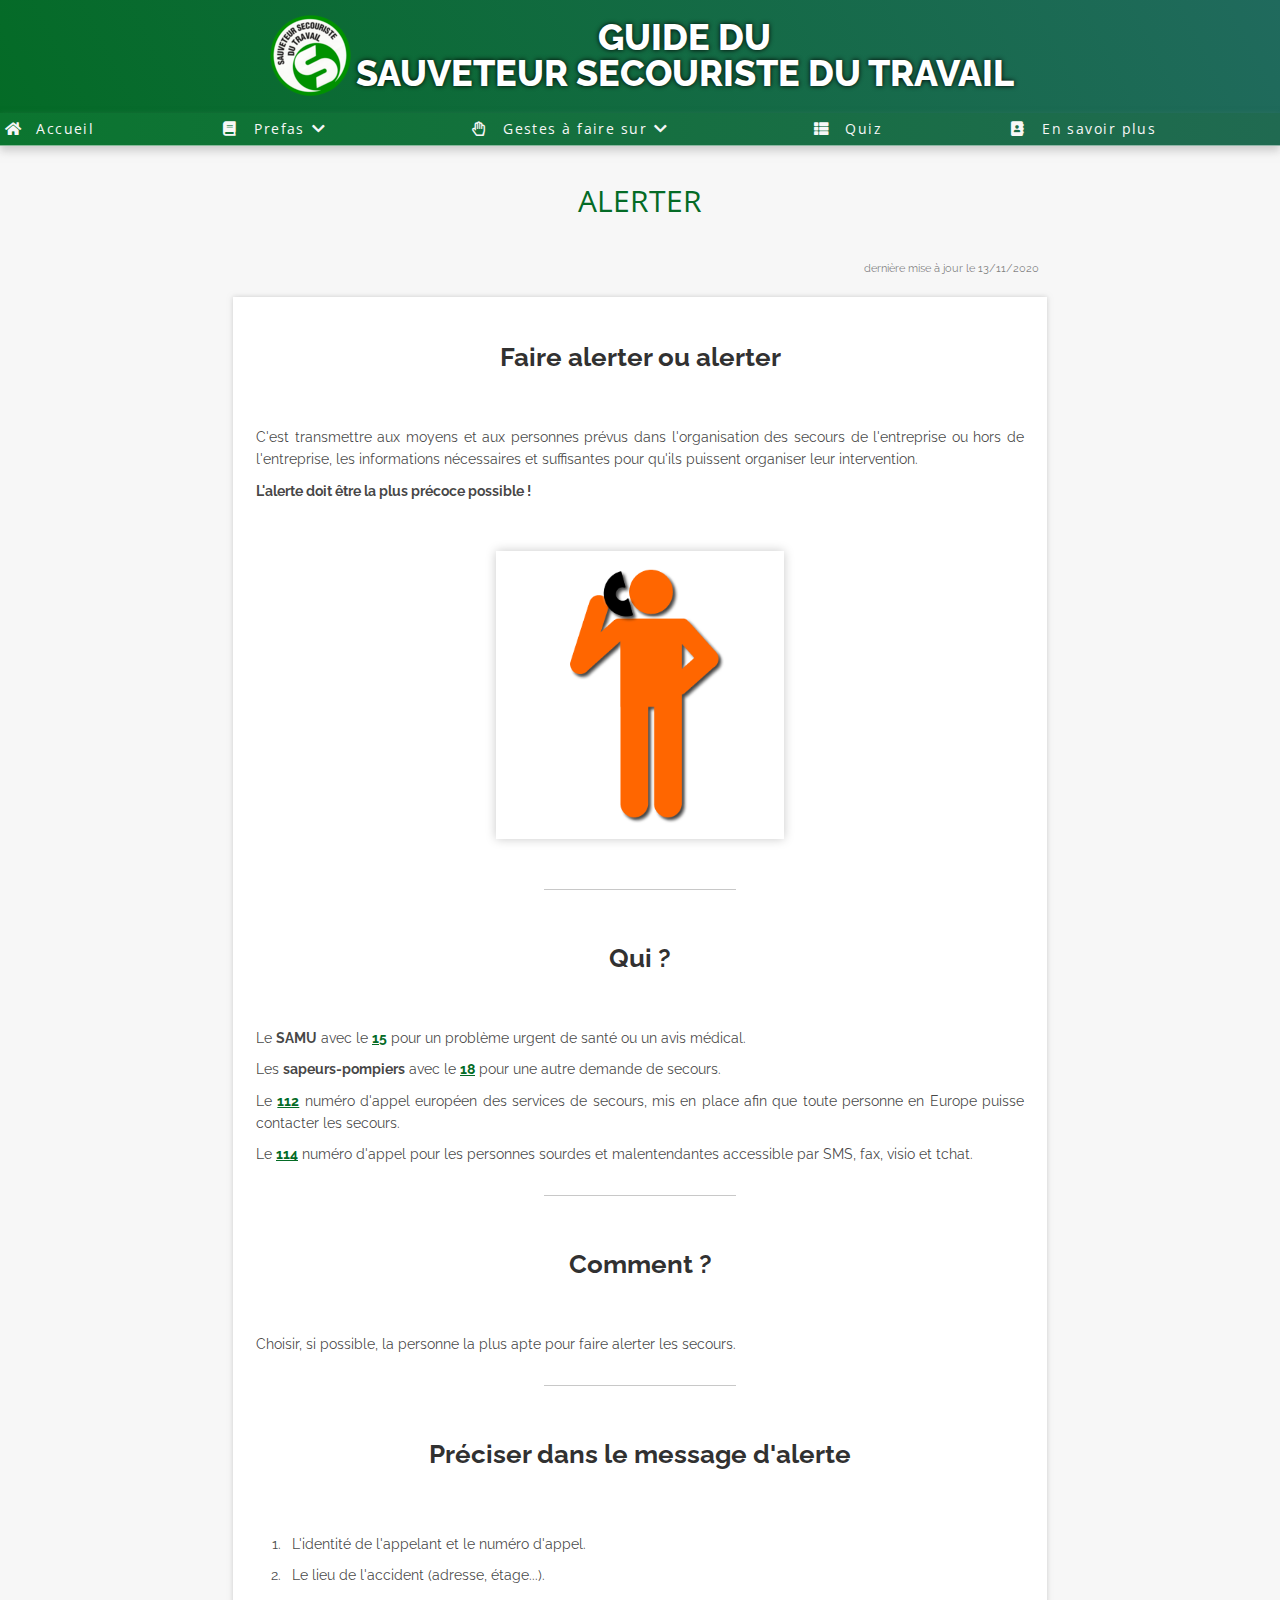
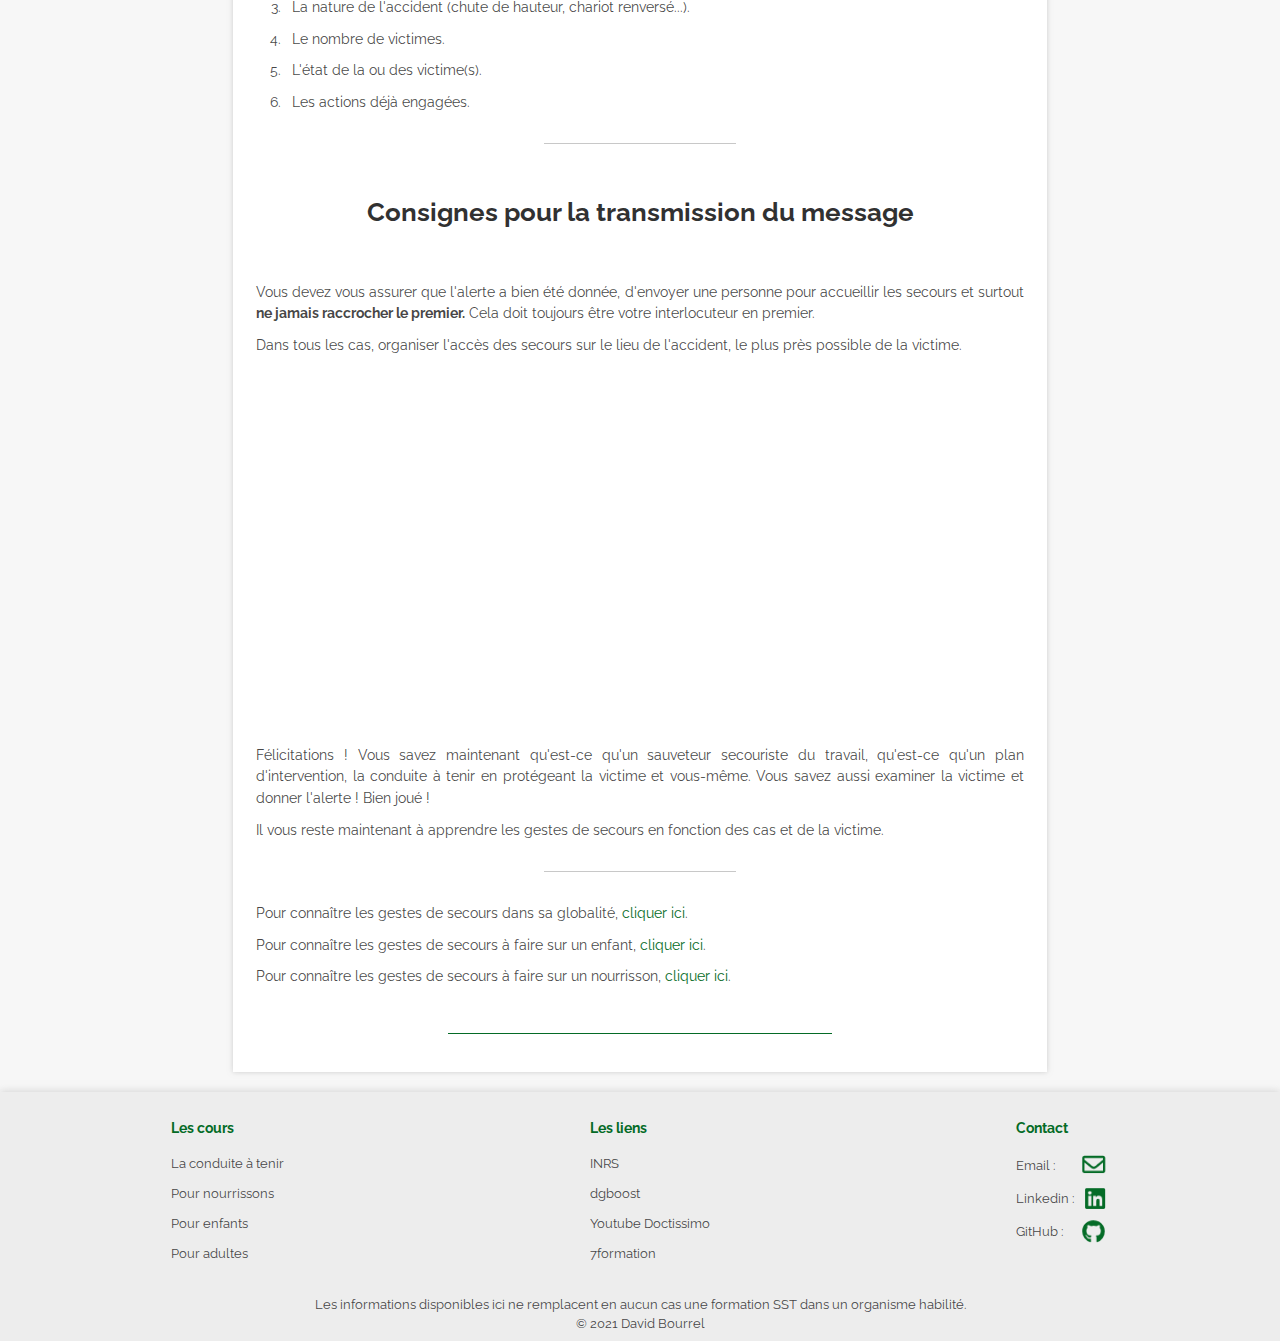
==== commit e8d9fa70: "Add files via upload" ====
--- a/pages/alerter.html
+++ b/pages/alerter.html
@@ -22,7 +22,7 @@
 			</div>
 		</header>
 		<nav>
-			<button class="hamburger" id="hamburger">
+			<button class="hamburger" id="hamburger" aria-label="menu button">
 				<span></span>
 			</button>
 				<ul id="nav-ul">
@@ -109,46 +109,47 @@
 				<div class="footer-lien1">
 					<h4>Les cours</h4>
 					<ul>
-						<li><a href="la_conduite_a_tenir.html">La conduite à tenir</a></li>
-						<li><a href="nourrisson.html">Pour nourrissons</a></li>
+						<li><a href="pages/la_conduite_a_tenir.html">La conduite à tenir</a></li>
+						<li><a href="pages/nourrisson.html">Pour nourrissons</a></li>
 					</ul>
 					<ul>
-						<li><a href="enfant.html">Pour enfants</a></li>
-						<li><a href="secourir.html">Pour adultes</a></li>
+						<li><a href="pages/enfant.html">Pour enfants</a></li>
+						<li><a href="pages/secourir.html">Pour adultes</a></li>
 					</ul>
 				</div>
 	
 				<div class="footer-lien2">
 					<h4>Les liens</h4>
 					<ul>
-						<li><a href="http://www.inrs.fr/" target="_blank">INRS</a></li>
-						<li><a href="https://dgboost.fr/" target="_blank">dgboost</a></li>
+						<li><a href="http://www.inrs.fr/" target="_blank" rel="noreferrer">INRS</a></li>
+						<li><a href="https://dgboost.fr/" target="_blank" rel="noreferrer">dgboost</a></li>
 					</ul>
 					<ul>
-						<li><a href="https://www.youtube.com/playlist?list=PLqQceE2KkkkdCIDIxMzJHvP20kfsnieQZ" target="_blank">Youtube Doctissimo</a></li>
-						<li><a href="http://www.7formation.com/" target="_blank">7formation</a></li>
+						<li><a href="https://www.youtube.com/playlist?list=PLqQceE2KkkkdCIDIxMzJHvP20kfsnieQZ" target="_blank" rel="noreferrer">Youtube Doctissimo</a></li>
+						<li><a href="http://www.7formation.com/" target="_blank" rel="noreferrer">7formation</a></li>
 					</ul>
 				</div>
+				
 				<div class="footer-lien3">
 					<h4>Contact</h4>
 					<div class="email">
 						<p>Email :</p>
-						<a href="mailto:david-sst@hotmail.com" target="_blank"><i class="far fa-envelope fa-2x"></i></a>
+						<a href="mailto:david-sst@hotmail.com" target="_blank" rel="noreferrer"><i class="far fa-envelope fa-2x"></i></a>
 					</div>
 					<div class="linkedin">
 						<p>Linkedin :</p>
-						<a href="https://www.linkedin.com/in/david-bourrel/" target="_blank"><i class="fab fa-linkedin fa-2x"></i></a>
+						<a href="https://www.linkedin.com/in/david-bourrel/" target="_blank" rel="noreferrer"><i class="fab fa-linkedin fa-2x"></i></a>
 					</div>
 					<div class="github">
 						<p>GitHub :</p>
-						<a href="https://github.com/davidbourrel" target="_blank"><i class="fab fa-github fa-2x"></i></a>
+						<a href="https://github.com/davidbourrel" target="_blank" rel="noreferrer"><i class="fab fa-github fa-2x"></i></a>
 					</div>
 				</div>
 			</div>
 			
 			<div class="legal">
 				<p>Les informations disponibles ici ne remplacent en aucun cas une formation SST dans un organisme habilité.</p>
-				<p>© 2020 David Bourrel</p>
+				<p>© 2021 David Bourrel</p>
 			</div>
 		</footer>
 	</body>
--- a/css/style.css
+++ b/css/style.css
@@ -96,7 +96,7 @@
 	height: 3px;
 	display: block;
 	position: absolute;
-	transform: translateY(-50%);
+	transform: translate3d(0, -50%, 0);
 	transition: all 200ms ease-in-out;
 	width: 35px;
 }
@@ -113,11 +113,11 @@
 }
 .hamburger span::before
 {
-    transform: translateY(-10px);
+    transform: translate3d(0, -10px, 0);
 }
 .hamburger span::after
 {
-    transform: translateY(10px);
+    transform: translate3d(0, 10px, 0);
 }
 #hamburger.show span
 {
@@ -203,7 +203,7 @@
 }
 
 
-/* Titre */
+/* Titles */
 h2
 {
 	font-family: 'Open Sans', sans-serif;
@@ -230,11 +230,27 @@
 }
 
 
-/*article*/
+/* ARTICLE */
 
 .sommaire-nav
 {
 	display: inline;
+}
+
+/* ON LOAD ANIMATION */
+
+@keyframes transitionIn
+{
+	from 
+	{
+		opacity: 0;
+		transform: translate3d(0, -5px, 0);
+	}
+	to
+	{
+		opacity: 1;
+		transform: translate3d(0, 0, 0);
+	}
 }
 article
 {
@@ -281,7 +297,6 @@
 }
 .myScore
 {
-	/*border-bottom: 1px solid var(--primary, #046b26);*/
 	padding-bottom: 1px;
 }
 .nobold
@@ -567,13 +582,13 @@
 	display: flex;
 	flex-flow: row wrap;
 	justify-content: center;
-	overflow: hidden;
 }
 .conteneur img{
 	margin: auto;
 	background-color: rgba(0, 0, 0, 0.356);
 }
-article a{
+article a
+{
 	color: var(--primary, #206a5d);
 }
 article ol li, article ul li
@@ -695,29 +710,6 @@
 {
 	color: var(--primary,#206a5d);
 	transform: scale(0.85);
-}
-input[type=text],input[type=email], select, textarea
-{
-	font-size: 0.75rem;
-	padding: 12px;
-	margin: 10px 0;
-	border: 1px solid #ccc;
-	border-radius: 4px;
-	box-sizing: border-box;
-	outline: none;
-	width: 100%;
-}
-textarea
-{
-	max-width: 100%;
-	resize: vertical;
-	min-height: 150px;
-	min-width: 100%;
-}
-input[type=text]:focus, textarea:focus, input[type=email]:focus
-{
-	border-color: transparent;
-	box-shadow: 0 0 6px var(--primary,#206a5d);
 }
 input[type=submit], #resetButton
 {
@@ -936,7 +928,7 @@
 
 
 
-/* Media Queries for tablet */
+/* Media Query for Tablet */
 
 
 
@@ -949,7 +941,7 @@
 	}
 }
 
- /* Media Querie for Desktop */
+ /* Media Query for Desktop */
 
 
 @media all and (min-width: 950px)
@@ -1040,7 +1032,7 @@
 		color: var(--secondary);
 	}
 
-	/* Titre */
+	/* Titles */
 	h2
 	{
 		display: block;
@@ -1052,7 +1044,7 @@
 		width: 64%;
 	}
 	
-	/*article*/
+	/* ARTICLE */
 	
 	.sommaire-nav a
 	{
@@ -1127,41 +1119,29 @@
 	
 }
 
-/* ANIMATION ON LOAD */
-
-@keyframes transitionIn
-{
-	from 
-	{
-		opacity: 0;
-		transform: translateY(-5px);
-	}
-	to
-	{
-		opacity: 1;
-		transform: translateY(0);
-	}
-}
+
+/* INTERSECTION OBSERVER ANIMATION */ 
+
 
 .reveal-first-effect
 {
     opacity: 0;
-	transform: translateX(-160px);
+	transform: translate3d(-160px, 0, 0);
+}
+.reveal-show-first-effect
+{
+    opacity: 1;
+    transform: translate3d(0, 0, 0);
+	transition: 0.5s cubic-bezier(.5, 0, 0, 1);
 }
 .reveal-second-effect
 {
     opacity: 0;
-	transform: translateX(160px);
+	transform: translate3d(160px, 0, 0);
 }
 .reveal-show-second-effect
 {
     opacity: 1;
-    transform: translateY(0);
+    transform: translate3d(0, 0, 0);
 	transition: 0.5s cubic-bezier(.5, 0, 0, 1);
 }
-.reveal-show-first-effect
-{
-    opacity: 1;
-    transform: translateY(0);
-	transition: 0.5s cubic-bezier(.5, 0, 0, 1);
-}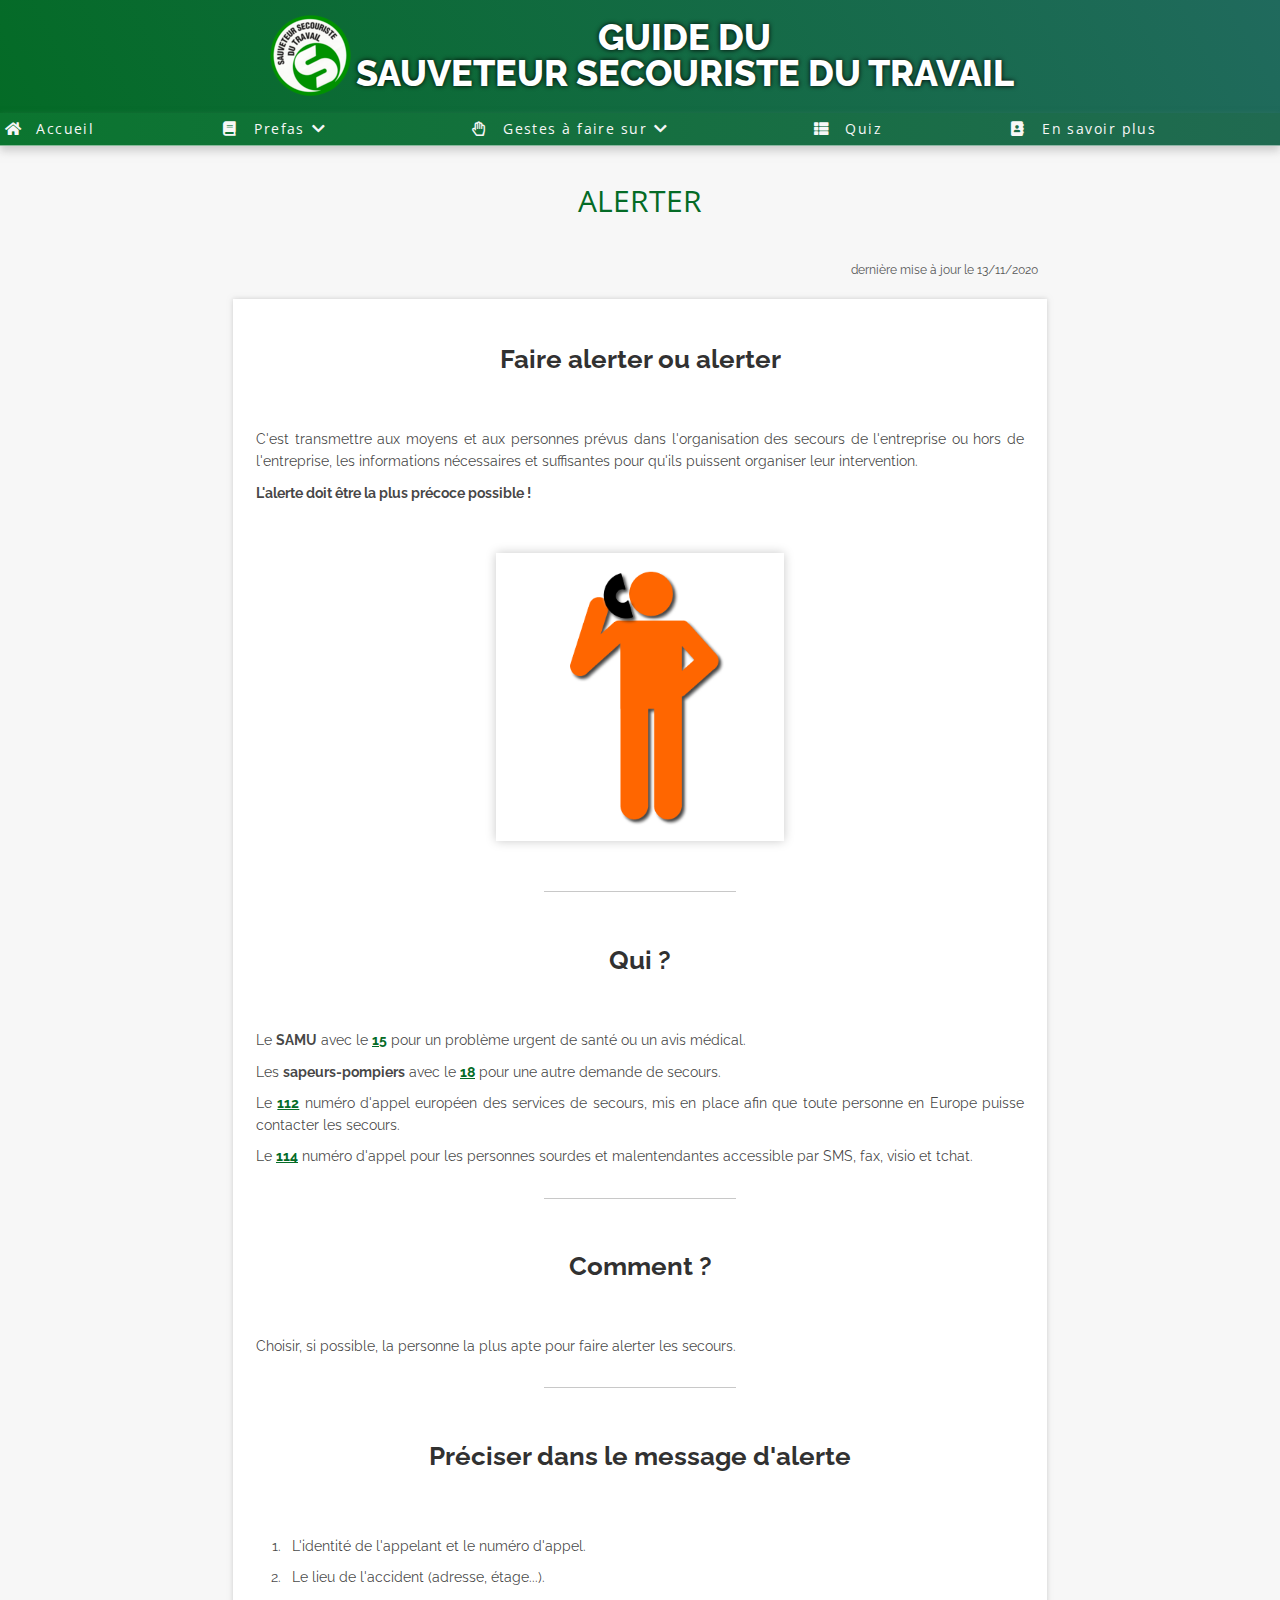
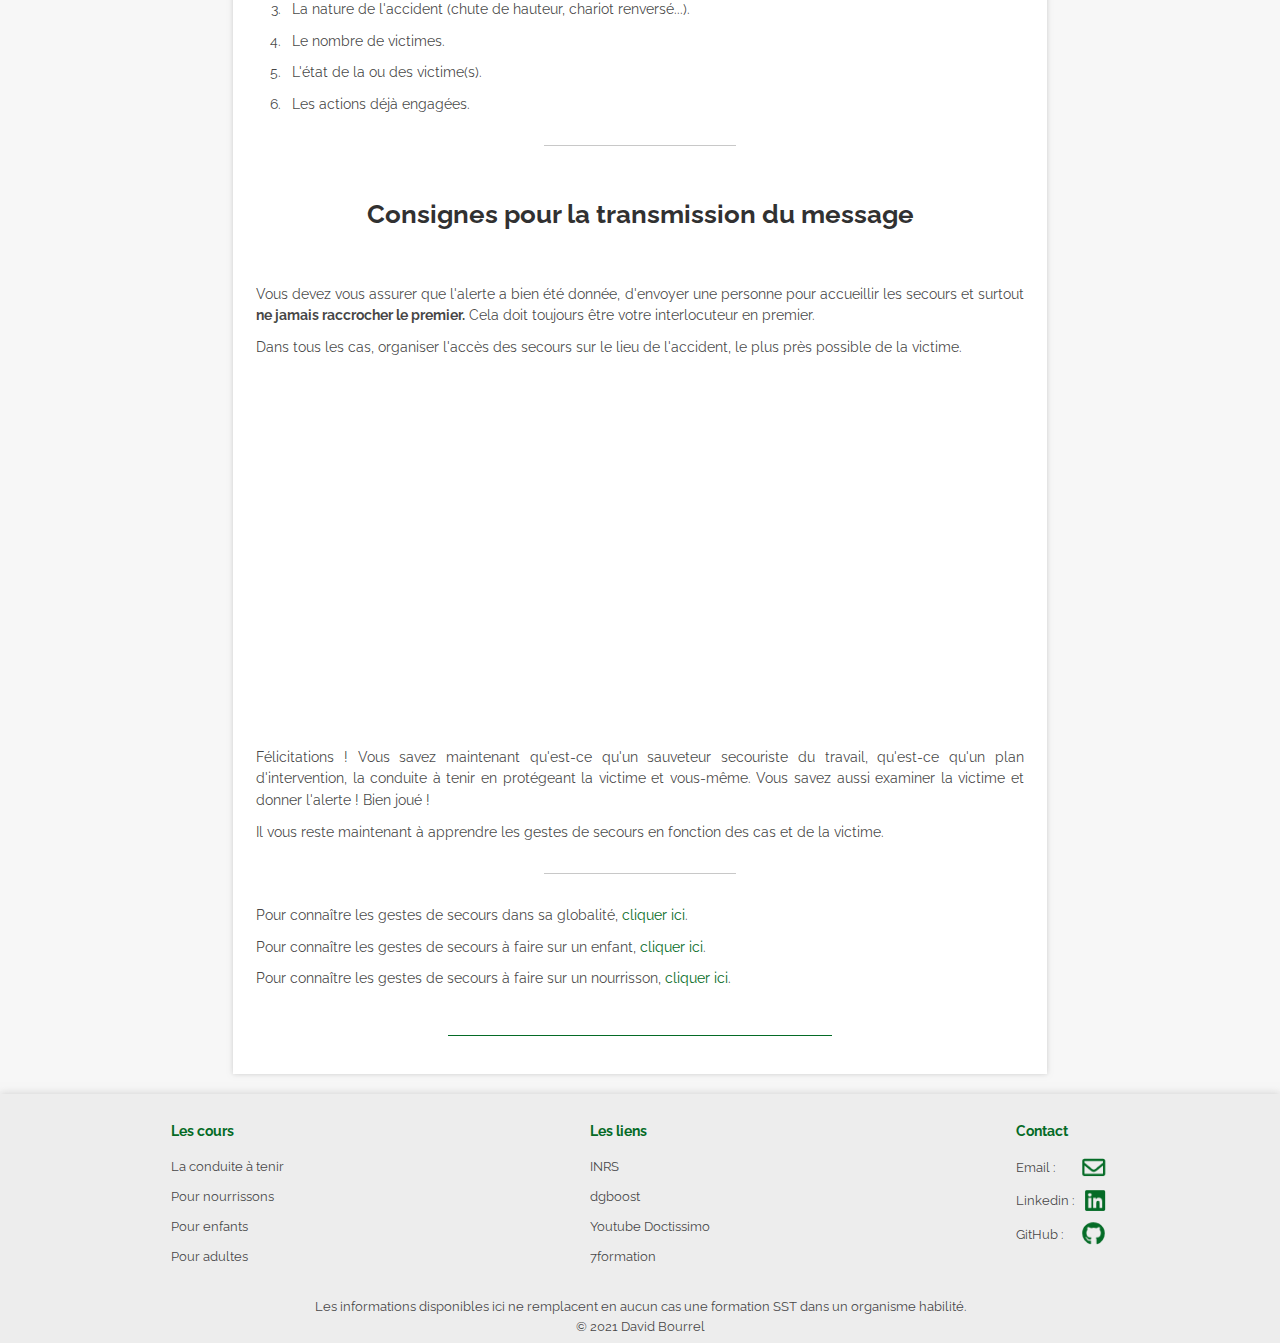
==== commit 24bb4869: "Add files via upload" ====
--- a/pages/alerter.html
+++ b/pages/alerter.html
@@ -1,156 +1,315 @@
 <!DOCTYPE html>
 <html lang="fr">
-	<head>
-		<meta charset="UTF-8">
-		<meta name="viewport" content="width=device-width, initial-scale=1.0">
-		<meta name="description" content="Guide du sauveteur secouriste du travail (SST), pour apprendre les bases du secourisme en passant par la méthode prefas (protéger, examiner, faire alerter, secourir).">
-		<meta name="keywords" content="sst, massage cardiaque, sauveteur secouriste du travail, secourisme, cours, formation, pls, quiz, prefas, guide, premier secours">
-		<meta name="robots" content="index, follow">
-		<link rel="stylesheet" href="../css/reset.css">
-		<link rel="stylesheet" href="../webfonts-css/all.css">
-  		<link rel="stylesheet" href="../css/style.css">
-  		<link rel="icon" type="image/x-icon" href="../images/logo-sst.png">
-  		<script src="../js/script.js" async></script>
-		<title>Guide SST - Alerter</title>
-	</head>
-	<body>
-		<div class="banner-img"></div>
-		<header>
-			<a href="../index.html"><img src="../images/logo-sst.png" alt="Logo SST"></a>
-			<div>
-			<h1>Guide du <br> Sauveteur Secouriste du Travail</h1>
-			</div>
-		</header>
-		<nav>
-			<button class="hamburger" id="hamburger" aria-label="menu button">
-				<span></span>
-			</button>
-				<ul id="nav-ul">
-					<li><a href="../index.html"><i class="fas fa-home"></i>Accueil</a></li>
-					<li><a href="#" class="deroulant" id="deroulant"><i class="fas fa-book"></i>Prefas<i class="fas fa-chevron-down"></i></a>
-						<ul class="dropdown" id="dropdown-1">
-							<li><a href="la_conduite_a_tenir.html"><i class="fas fa-book-reader"></i>La conduite à tenir</a></li>
-							<li><a href="proteger.html"><i class="fas fa-shield-alt"></i>Protéger</a></li>
-							<li><a href="examiner.html"><i class="fas fa-diagnoses"></i>Examiner</a></li>
-							<li><a href="alerter.html"><i class="fas fa-bell"></i>Alerter</a></li>
-							<li><a href="secourir.html"><i class="fas fa-first-aid"></i>Secourir</a></li>
-						</ul>
-					</li>
-					<li><a href="#" class="deroulant" id="deroulant-2"><i class="far fa-hand-paper"></i>Gestes à faire sur<i class="fas fa-chevron-down"></i></a>
-						<ul class="dropdown" id="dropdown-2">
-							<li><a href="nourrisson.html"><i class="fas fa-baby"></i>Un nourrisson <span class="italic lowercase"> (0 à 1 an)</span></a></li>
-							<li><a href="enfant.html"><i class="fas fa-child"></i>Un enfant <span class="italic lowercase">(1 à 8 ans)</span></a></li>
-							<li><a href="secourir.html"><i class="fas fa-user"></i>Un adulte <span class="italic lowercase">(plus de 8 ans)</span></a></li>
-						</ul>
-					</li>
-					<li><a href="quiz.html"><i class="fas fa-th-list"></i>Quiz</a></li>
-					<li><a href="contact.html"><i class="fas fa-address-book"></i>En savoir plus</a></li>
-				</ul>
-		</nav>
-
-		<div class="titre">
-			<h2>Alerter</h2>
-			<p>dernière mise à jour le 13/11/2020</p>
-		</div>
-
-		<article>
-			<h3>Faire alerter ou alerter</h3>
-			<p>C'est transmettre aux moyens et aux personnes prévus dans l'organisation des secours de l'entreprise ou hors de l'entreprise, les informations nécessaires et suffisantes pour qu'ils puissent organiser leur intervention.</p>
-			<p><strong>L'alerte doit être la plus précoce possible !</strong></p>
-
-			<div class="conteneur reveal-first-effect">
-				<div id="alerter-sst"></div>
-			</div>
-			<div class="hr2"></div>
-
-			<h3>Qui ?</h3>
-			<p>Le <em class="bold">SAMU</em> avec le <em class="bold green souligne">15</em> pour un problème urgent de santé ou un avis médical.</p>
-			<p>Les <em class="bold">sapeurs-pompiers</em> avec le <em class="bold souligne green">18</em> pour une autre demande de secours.</p>
-			<p>Le <em class="bold green souligne">112</em> numéro d'appel européen des services de secours, mis en place afin que toute personne en Europe puisse contacter les secours.</p>
-			<p>Le <em class="bold green souligne">114</em> numéro d'appel pour les personnes sourdes et malentendantes accessible par SMS, fax, visio et tchat.</p>
-			<div class="hr2"></div>
-
-			<h3>Comment ?</h3>
-			<p>Choisir, si possible, la personne la plus apte pour faire alerter les secours.</p>
-			<div class="hr2"></div>
-
-			<h3>Préciser dans le message d'alerte</h3>
-			<ol>
-				<li class="ul nobold transform-none">L'identité de l'appelant et le numéro d'appel.</li>
-				<li class="ul nobold transform-none">Le lieu de l'accident (adresse, étage...).</li>
-				<li class="ul nobold transform-none">La nature de l'accident (chute de hauteur, chariot renversé...).</li>
-				<li class="ul nobold transform-none">Le nombre de victimes.</li>
-				<li class="ul nobold transform-none">L'état de la ou des victime(s).</li>
-				<li class="ul nobold transform-none">Les actions déjà engagées.</li>
-			</ol>
-			<div class="hr2"></div>
-
-			<h3>Consignes pour la transmission du message</h3>
-			<p>Vous devez vous assurer que l'alerte a bien été donnée, d'envoyer une personne pour accueillir les secours et surtout <em class="bold">ne jamais raccrocher le premier.</em> Cela doit toujours être votre interlocuteur en premier.</p>
-			<p>Dans tous les cas, organiser l'accès des secours sur le lieu de l'accident, le plus près possible de la victime.</p>
-
-			<div class="conteneur reveal-second-effect">
-				<div id="numeros-sst"></div>
-			</div>
-			
-			<p>Félicitations ! Vous savez maintenant qu'est-ce qu'un sauveteur secouriste du travail, qu'est-ce qu'un plan d'intervention, la conduite à tenir en protégeant la victime et vous-même. Vous savez aussi examiner la victime et donner l'alerte ! Bien joué !</p>
-			<p>Il vous reste maintenant à apprendre les gestes de secours en fonction des cas et de la victime.</p>
-
-			<div class="hr2"></div>
-
-			<p>Pour connaître les gestes de secours dans sa globalité, <a href="secourir.html">cliquer ici</a>.</p>
-			<p>Pour connaître les gestes de secours à faire sur un enfant, <a href="enfant.html">cliquer ici</a>.</p>
-			<p>Pour connaître les gestes de secours à faire sur un nourrisson, <a href="nourrisson.html">cliquer ici</a>.</p>
-
-			<div class="hr"></div>
-		</article>
-		<footer>
-			<div class="links-container">
-				<div class="footer-lien1">
-					<h4>Les cours</h4>
-					<ul>
-						<li><a href="pages/la_conduite_a_tenir.html">La conduite à tenir</a></li>
-						<li><a href="pages/nourrisson.html">Pour nourrissons</a></li>
-					</ul>
-					<ul>
-						<li><a href="pages/enfant.html">Pour enfants</a></li>
-						<li><a href="pages/secourir.html">Pour adultes</a></li>
-					</ul>
-				</div>
-	
-				<div class="footer-lien2">
-					<h4>Les liens</h4>
-					<ul>
-						<li><a href="http://www.inrs.fr/" target="_blank" rel="noreferrer">INRS</a></li>
-						<li><a href="https://dgboost.fr/" target="_blank" rel="noreferrer">dgboost</a></li>
-					</ul>
-					<ul>
-						<li><a href="https://www.youtube.com/playlist?list=PLqQceE2KkkkdCIDIxMzJHvP20kfsnieQZ" target="_blank" rel="noreferrer">Youtube Doctissimo</a></li>
-						<li><a href="http://www.7formation.com/" target="_blank" rel="noreferrer">7formation</a></li>
-					</ul>
-				</div>
-				
-				<div class="footer-lien3">
-					<h4>Contact</h4>
-					<div class="email">
-						<p>Email :</p>
-						<a href="mailto:david-sst@hotmail.com" target="_blank" rel="noreferrer"><i class="far fa-envelope fa-2x"></i></a>
-					</div>
-					<div class="linkedin">
-						<p>Linkedin :</p>
-						<a href="https://www.linkedin.com/in/david-bourrel/" target="_blank" rel="noreferrer"><i class="fab fa-linkedin fa-2x"></i></a>
-					</div>
-					<div class="github">
-						<p>GitHub :</p>
-						<a href="https://github.com/davidbourrel" target="_blank" rel="noreferrer"><i class="fab fa-github fa-2x"></i></a>
-					</div>
-				</div>
-			</div>
-			
-			<div class="legal">
-				<p>Les informations disponibles ici ne remplacent en aucun cas une formation SST dans un organisme habilité.</p>
-				<p>© 2021 David Bourrel</p>
-			</div>
-		</footer>
-	</body>
-</html>+  <head>
+    <meta charset="UTF-8" />
+    <meta name="viewport" content="width=device-width, initial-scale=1.0" />
+    <meta
+      name="description"
+      content="Guide du sauveteur secouriste du travail (SST), pour apprendre les bases du secourisme en passant par la méthode prefas (protéger, examiner, faire alerter, secourir)."
+    />
+    <meta
+      name="keywords"
+      content="sst, massage cardiaque, sauveteur secouriste du travail, secourisme, cours, formation, pls, quiz, prefas, guide, premier secours"
+    />
+    <meta name="robots" content="index, follow" />
+    <link rel="stylesheet" href="../css/reset.css" />
+    <link rel="stylesheet" href="../webfonts-css/all.css" />
+    <link rel="stylesheet" href="../css/style.css" />
+    <link rel="icon" type="image/x-icon" href="../images/logo-sst.png" />
+    <script src="../js/script.js" async></script>
+    <title>Guide SST - Alerter</title>
+  </head>
+  <body>
+    <div class="banner-img"></div>
+    <header>
+      <a href="../index.html"
+        ><img src="../images/logo-sst.png" alt="Logo SST"
+      /></a>
+      <div>
+        <h1>
+          Guide du <br />
+          Sauveteur Secouriste du Travail
+        </h1>
+      </div>
+    </header>
+    <nav>
+      <button class="hamburger" id="hamburger" aria-label="menu button">
+        <span></span>
+      </button>
+      <ul id="nav-ul">
+        <li>
+          <a href="../index.html"><i class="fas fa-home"></i>Accueil</a>
+        </li>
+        <li>
+          <a href="#" class="deroulant" id="deroulant"
+            ><i class="fas fa-book"></i>Prefas<i class="fas fa-chevron-down"></i
+          ></a>
+          <ul class="dropdown" id="dropdown-1">
+            <li>
+              <a href="la_conduite_a_tenir.html"
+                ><i class="fas fa-book-reader"></i>La conduite à tenir</a
+              >
+            </li>
+            <li>
+              <a href="proteger.html"
+                ><i class="fas fa-shield-alt"></i>Protéger</a
+              >
+            </li>
+            <li>
+              <a href="examiner.html"
+                ><i class="fas fa-diagnoses"></i>Examiner</a
+              >
+            </li>
+            <li>
+              <a href="alerter.html"><i class="fas fa-bell"></i>Alerter</a>
+            </li>
+            <li>
+              <a href="secourir.html"
+                ><i class="fas fa-first-aid"></i>Secourir</a
+              >
+            </li>
+          </ul>
+        </li>
+        <li>
+          <a href="#" class="deroulant" id="deroulant-2"
+            ><i class="far fa-hand-paper"></i>Gestes à faire sur<i
+              class="fas fa-chevron-down"
+            ></i
+          ></a>
+          <ul class="dropdown" id="dropdown-2">
+            <li>
+              <a href="nourrisson.html"
+                ><i class="fas fa-baby"></i>Un nourrisson
+                <span class="italic lowercase"> (0 à 1 an)</span></a
+              >
+            </li>
+            <li>
+              <a href="enfant.html"
+                ><i class="fas fa-child"></i>Un enfant
+                <span class="italic lowercase">(1 à 8 ans)</span></a
+              >
+            </li>
+            <li>
+              <a href="secourir.html"
+                ><i class="fas fa-user"></i>Un adulte
+                <span class="italic lowercase">(plus de 8 ans)</span></a
+              >
+            </li>
+          </ul>
+        </li>
+        <li>
+          <a href="quiz.html"><i class="fas fa-th-list"></i>Quiz</a>
+        </li>
+        <li>
+          <a href="contact.html"
+            ><i class="fas fa-address-book"></i>En savoir plus</a
+          >
+        </li>
+      </ul>
+    </nav>
+
+    <div class="titre">
+      <h2>Alerter</h2>
+      <p>dernière mise à jour le 13/11/2020</p>
+    </div>
+
+    <article>
+      <h3>Faire alerter ou alerter</h3>
+      <p>
+        C'est transmettre aux moyens et aux personnes prévus dans l'organisation
+        des secours de l'entreprise ou hors de l'entreprise, les informations
+        nécessaires et suffisantes pour qu'ils puissent organiser leur
+        intervention.
+      </p>
+      <p><strong>L'alerte doit être la plus précoce possible !</strong></p>
+
+      <div class="conteneur reveal-first-effect">
+        <div id="alerter-sst"></div>
+      </div>
+      <div class="hr2"></div>
+
+      <h3>Qui ?</h3>
+      <p>
+        Le <em class="bold">SAMU</em> avec le
+        <em class="bold green souligne">15</em> pour un problème urgent de santé
+        ou un avis médical.
+      </p>
+      <p>
+        Les <em class="bold">sapeurs-pompiers</em> avec le
+        <em class="bold souligne green">18</em> pour une autre demande de
+        secours.
+      </p>
+      <p>
+        Le <em class="bold green souligne">112</em> numéro d'appel européen des
+        services de secours, mis en place afin que toute personne en Europe
+        puisse contacter les secours.
+      </p>
+      <p>
+        Le <em class="bold green souligne">114</em> numéro d'appel pour les
+        personnes sourdes et malentendantes accessible par SMS, fax, visio et
+        tchat.
+      </p>
+      <div class="hr2"></div>
+
+      <h3>Comment ?</h3>
+      <p>
+        Choisir, si possible, la personne la plus apte pour faire alerter les
+        secours.
+      </p>
+      <div class="hr2"></div>
+
+      <h3>Préciser dans le message d'alerte</h3>
+      <ol>
+        <li class="ul nobold transform-none">
+          L'identité de l'appelant et le numéro d'appel.
+        </li>
+        <li class="ul nobold transform-none">
+          Le lieu de l'accident (adresse, étage...).
+        </li>
+        <li class="ul nobold transform-none">
+          La nature de l'accident (chute de hauteur, chariot renversé...).
+        </li>
+        <li class="ul nobold transform-none">Le nombre de victimes.</li>
+        <li class="ul nobold transform-none">
+          L'état de la ou des victime(s).
+        </li>
+        <li class="ul nobold transform-none">Les actions déjà engagées.</li>
+      </ol>
+      <div class="hr2"></div>
+
+      <h3>Consignes pour la transmission du message</h3>
+      <p>
+        Vous devez vous assurer que l'alerte a bien été donnée, d'envoyer une
+        personne pour accueillir les secours et surtout
+        <em class="bold">ne jamais raccrocher le premier.</em> Cela doit
+        toujours être votre interlocuteur en premier.
+      </p>
+      <p>
+        Dans tous les cas, organiser l'accès des secours sur le lieu de
+        l'accident, le plus près possible de la victime.
+      </p>
+
+      <div class="conteneur reveal-second-effect">
+        <div id="numeros-sst"></div>
+      </div>
+
+      <p>
+        Félicitations ! Vous savez maintenant qu'est-ce qu'un sauveteur
+        secouriste du travail, qu'est-ce qu'un plan d'intervention, la conduite
+        à tenir en protégeant la victime et vous-même. Vous savez aussi examiner
+        la victime et donner l'alerte ! Bien joué !
+      </p>
+      <p>
+        Il vous reste maintenant à apprendre les gestes de secours en fonction
+        des cas et de la victime.
+      </p>
+
+      <div class="hr2"></div>
+
+      <p>
+        Pour connaître les gestes de secours dans sa globalité,
+        <a href="secourir.html">cliquer ici</a>.
+      </p>
+      <p>
+        Pour connaître les gestes de secours à faire sur un enfant,
+        <a href="enfant.html">cliquer ici</a>.
+      </p>
+      <p>
+        Pour connaître les gestes de secours à faire sur un nourrisson,
+        <a href="nourrisson.html">cliquer ici</a>.
+      </p>
+
+      <div class="hr"></div>
+    </article>
+    <footer>
+      <div class="links-container">
+        <div class="footer-lien1">
+          <h4>Les cours</h4>
+          <ul>
+            <li>
+              <a href="pages/la_conduite_a_tenir.html">La conduite à tenir</a>
+            </li>
+            <li><a href="pages/nourrisson.html">Pour nourrissons</a></li>
+          </ul>
+          <ul>
+            <li><a href="pages/enfant.html">Pour enfants</a></li>
+            <li><a href="pages/secourir.html">Pour adultes</a></li>
+          </ul>
+        </div>
+
+        <div class="footer-lien2">
+          <h4>Les liens</h4>
+          <ul>
+            <li>
+              <a href="http://www.inrs.fr/" target="_blank" rel="noreferrer"
+                >INRS</a
+              >
+            </li>
+            <li>
+              <a href="https://dgboost.fr/" target="_blank" rel="noreferrer"
+                >dgboost</a
+              >
+            </li>
+          </ul>
+          <ul>
+            <li>
+              <a
+                href="https://www.youtube.com/playlist?list=PLqQceE2KkkkdCIDIxMzJHvP20kfsnieQZ"
+                target="_blank"
+                rel="noreferrer"
+                >Youtube Doctissimo</a
+              >
+            </li>
+            <li>
+              <a
+                href="http://www.7formation.com/"
+                target="_blank"
+                rel="noreferrer"
+                >7formation</a
+              >
+            </li>
+          </ul>
+        </div>
+
+        <div class="footer-lien3">
+          <h4>Contact</h4>
+          <div class="email">
+            <p>Email :</p>
+            <a
+              href="mailto:david-sst@hotmail.com"
+              target="_blank"
+              rel="noreferrer"
+              ><i class="far fa-envelope fa-2x"></i
+            ></a>
+          </div>
+          <div class="linkedin">
+            <p>Linkedin :</p>
+            <a
+              href="https://www.linkedin.com/in/david-bourrel/"
+              target="_blank"
+              rel="noreferrer"
+              ><i class="fab fa-linkedin fa-2x"></i
+            ></a>
+          </div>
+          <div class="github">
+            <p>GitHub :</p>
+            <a
+              href="https://github.com/davidbourrel"
+              target="_blank"
+              rel="noreferrer"
+              ><i class="fab fa-github fa-2x"></i
+            ></a>
+          </div>
+        </div>
+      </div>
+
+      <div class="legal">
+        <p>
+          Les informations disponibles ici ne remplacent en aucun cas une
+          formation SST dans un organisme habilité.
+        </p>
+        <p>© 2021 David Bourrel</p>
+      </div>
+    </footer>
+  </body>
+</html>
--- a/css/style.css
+++ b/css/style.css
@@ -1,1147 +1,1024 @@
-@import url('https://fonts.googleapis.com/css2?family=Open+Sans:ital,wght@0,400;0,700;1,400;1,700&family=Raleway:ital,wght@0,100;0,200;0,300;0,400;0,500;0,600;0,700;0,800;0,900;1,100;1,200;1,300;1,400;1,500;1,600;1,700;1,800;1,900&display=swap');
+@import url("https://fonts.googleapis.com/css2?family=Open+Sans:ital,wght@0,400;0,700;1,400;1,700&family=Raleway:ital,wght@0,100;0,200;0,300;0,400;0,500;0,600;0,700;0,800;0,900;1,100;1,200;1,300;1,400;1,500;1,600;1,700;1,800;1,900&display=swap");
 
 /*BASIC STYLES*/
-:root
-{
-	--primary: #046b26;
-	--secondary:#00c559;
-	--colorhover: rgba(15, 161, 64, 0.973);
-	--background: #f7f7f7;
-}
-::selection
-{
-    background-color: #d6d5d5;
-}
-html
-{
-	font-family: 'Raleway', sans-serif;
-	font-size: clamp(0.95rem, 1vw, 1rem);
-	scroll-behavior: smooth;
-}
-body
-{
-	background: var(--background, #f1f1e8);
-	overflow-x: hidden;
-	-webkit-font-smoothing: antialiased;
-  	-moz-osx-font-smoothing: grayscale;
-}
-p, label, li
-{
-	color: rgba(20, 20, 20, 0.801);
-	font-size: 0.95rem;
-	line-height: 150%;
-	list-style: none;
-	text-align: justify;
-}
-a
-{
-	cursor: pointer;
-	color: rgba(20, 20, 20, 0.801);
-	border: none;
-	outline: none;
-	text-decoration: none;
-}
-
+:root {
+  --primary: #046b26;
+  --secondary: #00c559;
+  --colorhover: rgba(15, 161, 64, 0.973);
+  --background: #f7f7f7;
+}
+::selection {
+  background-color: #d6d5d5;
+}
+html {
+  font-family: "Raleway", sans-serif;
+  font-size: clamp(0.95rem, 1vw, 1rem);
+  scroll-behavior: smooth;
+}
+body {
+  background: var(--background, #f1f1e8);
+  overflow-x: hidden;
+  -webkit-font-smoothing: antialiased;
+  -moz-osx-font-smoothing: grayscale;
+}
+p,
+label,
+li {
+  color: rgba(20, 20, 20, 0.801);
+  font-size: 0.95rem;
+  line-height: 150%;
+  list-style: none;
+  text-align: justify;
+}
+a {
+  cursor: pointer;
+  color: rgba(20, 20, 20, 0.801);
+  border: none;
+  outline: none;
+  text-decoration: none;
+}
 
 /*HEADER*/
 
-header
-{
-	background: linear-gradient(63deg, rgba(4,107,38,1) 0%, rgba(32,106,93,1) 100%);
-	color: #ffffff;
-	display: flex;
-	justify-content: center;
-	text-shadow: 0 0 5px black;
-}
-header h1
-{
-	font-family: 'Raleway', sans-serif;
-	font-weight: 800;
-	text-align: center;
-	text-transform: uppercase;
-	font-size: 2.4em;
-	margin: 20px auto ;
-}
-header img
-{
-	display: none;
+header {
+  background: linear-gradient(
+    63deg,
+    rgba(4, 107, 38, 1) 0%,
+    rgba(32, 106, 93, 1) 100%
+  );
+  color: #ffffff;
+  display: flex;
+  justify-content: center;
+  text-shadow: 0 0 5px black;
+}
+header h1 {
+  font-family: "Raleway", sans-serif;
+  font-weight: 800;
+  text-align: center;
+  text-transform: uppercase;
+  font-size: 2.4em;
+  margin: 20px auto;
+}
+header img {
+  display: none;
 }
 
 /*NAVIGATION*/
 
-body > nav
-{
-	box-shadow: 0 5px 8px rgba(165, 165, 165, 0.5);
-	position: sticky;
-	top: 0;
-	z-index: 1000;
-	width: 100%;
-}
-.hamburger
-{
-	background: linear-gradient(63deg, rgba(4,107,38,1) 0%, rgba(32,106,93,1) 100%);  
-	border: none;
-	display: block;
-	height: 42px;
-	font-size: 31px;
-	margin: 0 0 7px 0;
-	outline: none;
-	padding-left: 19px;
-	width: 100%;
-}
-.hamburger span
-{
-	border-radius: 20px;
-	background-color: var(--background);
-	height: 3px;
-	display: block;
-	position: absolute;
-	transform: translate3d(0, -50%, 0);
-	transition: all 200ms ease-in-out;
-	width: 35px;
-}
-.hamburger span::before, .hamburger span::after
-{
-	border-radius: 20px;
-	background-color: var(--background);
-	content: '';
-    position: absolute;
-	height: 3px;
-	margin-left: -18px;
-	transition: all 300ms ease-in-out;
-	width: 100%;
-}
-.hamburger span::before
-{
-    transform: translate3d(0, -10px, 0);
-}
-.hamburger span::after
-{
-    transform: translate3d(0, 10px, 0);
-}
-#hamburger.show span
-{
-	background-color: transparent;
-}
-#hamburger.show span::after
-{
-	transform: rotateZ(-45deg);
-}
-#hamburger.show span::before
-{
-	transform: rotateZ(45deg);
-}
-#nav-ul.show
-{
-	display: flex;
-	flex-flow: column wrap;
-}
-nav a
-{
-	color: var(--background);
-	display: block;
-	text-decoration: none;
-	padding: 5px;
-	letter-spacing: 0.1em;
-}
-#nav-ul > li
-{
-	border-bottom: 1px solid rgba(255, 255, 255, 0.5);
-	font-family: 'Open Sans', sans-serif;
-}
-nav ul
-{
-	background: linear-gradient(90deg, rgb(11, 117, 47) 0%, rgb(32, 106, 81) 100%); 
-	display: none;
-	list-style-type: none;
-	margin-top: 0px;
-	
-}
-nav > ul
-{
-	margin-top: -7px;
-}
-
-.dropdown
-{
-	display: none;
-	
-}
-nav i, .dropdown li i
-{
-	max-width: 16px;
-	min-width: 16px;
-	max-height: 16px;
-	min-height: 16px;
-	padding-right: 1rem;
-}
-#deroulant .fa-chevron-down, #deroulant-2 .fa-chevron-down
-{
-	margin-left: 0.5em;
-}
-.dropdown.show
-{
-	display: flex;
-	flex-flow: column wrap;
-	z-index: 1000;
-}
-.dropdown li 
-{
-	background: linear-gradient(90deg, rgba(15, 161, 64, 0.973) 0%, rgb(32, 106, 81) 100%); 
-	border-bottom: 1px solid rgba(255, 255, 255, 0.205);
-	flex: 1 1 auto;
-	text-align: left;
-	padding: 0.1rem 0.9rem;
-}
-
-.dropdown a 
-{
-	padding: 5px;
-	border-bottom: none;
-	letter-spacing: 0em;
-	font-size: 0.85rem;
-}
-
+body > nav {
+  box-shadow: 0 5px 8px rgba(165, 165, 165, 0.5);
+  position: sticky;
+  top: 0;
+  z-index: 1000;
+  width: 100%;
+}
+.hamburger {
+  background: linear-gradient(
+    63deg,
+    rgba(4, 107, 38, 1) 0%,
+    rgba(32, 106, 93, 1) 100%
+  );
+  border: none;
+  display: block;
+  height: 42px;
+  font-size: 31px;
+  margin: 0 0 7px 0;
+  outline: none;
+  padding-left: 19px;
+  width: 100%;
+}
+.hamburger span {
+  border-radius: 20px;
+  background-color: var(--background);
+  height: 3px;
+  display: block;
+  position: absolute;
+  transform: translate3d(0, -50%, 0);
+  transition: all 200ms ease-in-out;
+  width: 35px;
+}
+.hamburger span::before,
+.hamburger span::after {
+  border-radius: 20px;
+  background-color: var(--background);
+  content: "";
+  position: absolute;
+  height: 3px;
+  margin-left: -18px;
+  transition: all 300ms ease-in-out;
+  width: 100%;
+}
+.hamburger span::before {
+  transform: translate3d(0, -10px, 0);
+}
+.hamburger span::after {
+  transform: translate3d(0, 10px, 0);
+}
+#hamburger.show span {
+  background-color: transparent;
+}
+#hamburger.show span::after {
+  transform: rotateZ(-45deg);
+}
+#hamburger.show span::before {
+  transform: rotateZ(45deg);
+}
+#nav-ul.show {
+  display: flex;
+  flex-flow: column wrap;
+}
+nav a {
+  color: var(--background);
+  display: block;
+  text-decoration: none;
+  padding: 5px;
+  letter-spacing: 0.1em;
+}
+#nav-ul > li {
+  border-bottom: 1px solid rgba(255, 255, 255, 0.5);
+  font-family: "Open Sans", sans-serif;
+}
+nav ul {
+  background: linear-gradient(
+    90deg,
+    rgb(11, 117, 47) 0%,
+    rgb(32, 106, 81) 100%
+  );
+  display: none;
+  list-style-type: none;
+  margin-top: 0px;
+}
+nav > ul {
+  margin-top: -7px;
+}
+
+.dropdown {
+  display: none;
+}
+nav i,
+.dropdown li i {
+  max-width: 16px;
+  min-width: 16px;
+  max-height: 16px;
+  min-height: 16px;
+  padding-right: 1rem;
+}
+#deroulant .fa-chevron-down,
+#deroulant-2 .fa-chevron-down {
+  margin-left: 0.5em;
+}
+.dropdown.show {
+  display: flex;
+  flex-flow: column wrap;
+  z-index: 1000;
+}
+.dropdown li {
+  background: linear-gradient(
+    90deg,
+    rgba(15, 161, 64, 0.973) 0%,
+    rgb(32, 106, 81) 100%
+  );
+  border-bottom: 1px solid rgba(255, 255, 255, 0.205);
+  flex: 1 1 auto;
+  text-align: left;
+  padding: 0.1rem 0.9rem;
+}
+
+.dropdown a {
+  padding: 5px;
+  border-bottom: none;
+  letter-spacing: 0em;
+  font-size: 0.85rem;
+}
 
 /* Titles */
-h2
-{
-	font-family: 'Open Sans', sans-serif;
-	text-transform: uppercase;
-	font-size: 2em;
-	text-align: center;
-	color: var(--primary, #206a5d);
-	padding: 15px 0;
-	margin: 25px 0 30px 0;
-}
-.titre
-{
-	display: flex;
-	flex-flow: column wrap;
-	align-items: center;
-	width: 100%;
-}
-.titre p
-{
-	align-self: flex-end;
-	font-size: 0.7rem;
-	color: rgba(0, 0, 0, 0.507);
-	margin:0 1em;
-}
-
+h2 {
+  font-family: "Open Sans", sans-serif;
+  text-transform: uppercase;
+  font-size: 2em;
+  text-align: center;
+  color: var(--primary, #206a5d);
+  padding: 15px 0;
+  margin: 25px 0 30px 0;
+}
+.titre {
+  display: flex;
+  flex-flow: column wrap;
+  align-items: center;
+  width: 100%;
+}
+.titre p {
+  align-self: flex-end;
+  color: rgb(87, 87, 87);
+  font-size: 12px;
+  margin: 0 1em;
+}
 
 /* ARTICLE */
 
-.sommaire-nav
-{
-	display: inline;
+.sommaire-nav {
+  display: inline;
 }
 
 /* ON LOAD ANIMATION */
 
-@keyframes transitionIn
-{
-	from 
-	{
-		opacity: 0;
-		transform: translate3d(0, -5px, 0);
-	}
-	to
-	{
-		opacity: 1;
-		transform: translate3d(0, 0, 0);
-	}
-}
-article
-{
-	animation: transitionIn 0.40s both;
-	background-color: #fff;
-	box-shadow: 0 0 5px rgba(165, 165, 165, 0.5);
-	margin: 1em auto;
-	max-width: 85%;
-	overflow-x: hidden;
-	padding: 1em;
-	text-align: justify;
-	width: 85%;
-}
-
-article h3
-{
-	font-size: 1.7em;
-	text-align: center;
-	font-weight: bold;
-	padding: 25px 0;
-	margin: 0 auto 2rem auto;
-	color: rgba(20, 20, 20, 0.89);
-}
-article h4
-{
-	color: rgba(0, 0, 0, 0.801);
-	font-family: 'Raleway', sans-serif;
-	font-size: 1.1em;
-	font-weight: bold;
-	padding: 15px 0;
-}
-article iframe
-{
-	width: 100%;
-}
-article p
-{
-	margin: 10px auto;
-}
-
-strong
-{
-	font-weight: bold;
-}
-.myScore
-{
-	padding-bottom: 1px;
-}
-.nobold
-{
-	font-weight: normal;
-}
-.bold
-{
-	font-weight: bold;
-}
-.lowercase
-{
-	text-transform: lowercase;
-}
-.transform-none
-{
-	text-transform: none;
-}
-.fontsize
-{
-	font-size: 0.95em;
-}
-.no-style
-{
-	list-style-type: none;
-	margin: 0px;
-}
-.hr
-{
-	border-bottom: 1px solid var(--primary, #206a5d);
-	width: 50%;
-	margin: 3rem auto 1rem auto;
-}
-.hr2
-{
-	border-bottom: 1px solid rgba(146, 146, 146, 0.5);
-	width: 25%;
-	margin: 2rem auto 2rem auto;
-}
-/* PICTOGRAMMES SST */
-
-figure
-{
-	box-shadow: 0 2px 8px rgb(201, 201, 201);
-	margin: 8px auto;
-}
-
-article figcaption
-{
-	text-align: center;
-	padding: 3px;
-	font-size: 0.85rem;
-	color: rgba(0, 0, 0, 0.705);
-	font-style: italic;
-}
-#prevention-sst
-{
-	width: 50%;
-	height: 0;
-	padding-top: 50%;
-	box-shadow: 0 0 10px rgb(201, 201, 201);
-	background-color: #EDEDED;
-	background: url(../images/pictogrammes/prevention.jpg);
-	background-size: contain;
-	margin: auto;
-}
-#protection-sst
-{
-	width: 50%;
-	height: 0;
-	padding-top: 50%;
-	box-shadow: 0 0 10px rgb(201, 201, 201);
-	background-color: #EDEDED;
-	background: url(../images/pictogrammes/protection.png);
-	background-size: contain;
-	margin: auto;
-}
-#examen-sst
-{
-	width: 50%;
-	height: 0;
-	padding-top: 50%;
-	box-shadow: 0 0 10px rgb(201, 201, 201);
-	background-color: #EDEDED;
-	background: url(../images/pictogrammes/examiner.png);
-	background-size: contain;
-	margin: auto;
-}
-#alerter-sst
-{
-	width: 50%;
-	height: 0;
-	padding-top: 50%;
-	box-shadow: 0 0 10px rgb(201, 201, 201);
-	background-color: #EDEDED;
-	background: url(../images/pictogrammes/alerter.png);
-	background-size: contain;
-	margin: auto;
-}
-#numeros-sst
-{
-	width: 50%;
-	height: 0;
-	padding-top: 50%;
-	box-shadow: 0 0 10px rgb(201, 201, 201);
-	background-color: #EDEDED;
-	background: url(../images/pictogrammes/numeros.png);
-	background-size: contain;
-	margin: auto;
-}
-#blood-sst
-{
-	width: 50%;
-	height: 0;
-	padding-top: 50%;
-	box-shadow: 0 0 10px rgb(201, 201, 201);
-	background-color: #EDEDED;
-	background: url(../images/pictogrammes/saignement.png);
-	background-size: contain;
-	margin: auto;
-}
-#injury-sst
-{
-	width: 50%;
-	height: 0;
-	padding-top: 50%;
-	box-shadow: 0 0 10px rgb(201, 201, 201);
-	background-color: #EDEDED;
-	background: url(../images/pictogrammes/fracture.png);
-	background-size: contain;
-	margin: auto;
-}
-#pansement-sst
-{
-	width: 50%;
-	height: 0;
-	padding-top: 50%;
-	box-shadow: 0 0 10px rgb(201, 201, 201);
-	background-color: #EDEDED;
-	background: url(../images/pansement.png);
-	background-size: contain;
-	margin: auto;
-}
-#etouffement-sst
-{
-	width: 50%;
-	height: 0;
-	padding-top: 50%;
-	box-shadow: 0 0 10px rgb(201, 201, 201);
-	background-color: #EDEDED;
-	background: url(../images/pictogrammes/etouffement.png);
-	background-size: contain;
-	margin: auto;
-}
-#etouffement2-sst
-{
-	width: 50%;
-	height: 0;
-	padding-top: 50%;
-	box-shadow: 0 0 10px rgb(201, 201, 201);
-	background-color: #EDEDED;
-	background: url(../images/pictogrammes/desobstruction.png);
-	background-size: contain;
-	margin: auto;
-}
-#no-breathing-sst
-{
-	width: 50%;
-	height: 0;
-	padding-top: 50%;
-	box-shadow: 0 0 10px rgb(201, 201, 201);
-	background-color: #EDEDED;
-	background: url(../images/pictogrammes/inconsciente\ ne\ respire\ pas.png);
-	background-size: contain;
-	margin: auto;
-}
-#rcp-sst
-{
-	width: 50%;
-	height: 0;
-	padding-top: 50%;
-	box-shadow: 0 0 10px rgb(201, 201, 201);
-	background-color: #EDEDED;
-	background: url(../images/pictogrammes/rcp.png);
-	background-size: contain;
-	margin: auto;
-}
-#rcp-dsa-sst
-{
-	width: 50%;
-	height: 0;
-	padding-top: 50%;
-	box-shadow: 0 0 10px rgb(201, 201, 201);
-	background-color: #EDEDED;
-	background: url(../images/pictogrammes/rcp_dsa.png);
-	background-size: contain;
-	margin: auto;
-}
-#inconscient-sst
-{
-	width: 50%;
-	height: 0;
-	padding-top: 50%;
-	box-shadow: 0 0 10px rgb(201, 201, 201);
-	background-color: #EDEDED;
-	background: url(../images/pictogrammes/inconsciente\ respire.png);
-	background-size: contain;
-	margin: auto;
-}
-#pls-sst
-{
-	width: 50%;
-	height: 0;
-	padding-top: 50%;
-	box-shadow: 0 0 10px rgb(201, 201, 201);
-	background-color: #EDEDED;
-	background: url(../images/pictogrammes/pls.png);
-	background-size: contain;
-	margin: auto;
-}
-#malaise-sst
-{
-	width: 50%;
-	height: 0;
-	padding-top: 50%;
-	box-shadow: 0 0 10px rgb(201, 201, 201);
-	background-color: #EDEDED;
-	background: url(../images/pictogrammes/secours\ malaise.png);
-	background-size: contain;
-	margin: auto;
-}
-#traumatisme-sst
-{
-	width: 50%;
-	height: 0;
-	padding-top: 50%;
-	box-shadow: 0 0 10px rgb(201, 201, 201);
-	background-color: #EDEDED;
-	background: url(../images/pictogrammes/consciente.png);
-	background-size: contain;
-	margin: auto;
-}
-#brulure-sst
-{
-	width: 50%;
-	height: 0;
-	padding-top: 50%;
-	box-shadow: 0 0 10px rgb(201, 201, 201);
-	background-color: #EDEDED;
-	background: url(../images/pictogrammes/brulure.png);
-	background-size: contain;
-	margin: auto;
-}
-#tableau-sst
-{
-	width: 100%;
-	height: 0;
-	padding-top: 60%;
-	box-shadow: 0 0 10px rgb(201, 201, 201);
-	background-color: #EDEDED;
-	background: url(../images/pictogrammes/plan-intervention.jpg);
-	background-size: contain;
-	margin: auto;
-}
-#tableau-sst2
-{
-	width: 100%;
-	height: 0;
-	padding-top: 70%;
-	box-shadow: 0 0 10px rgb(201, 201, 201);
-	background-color: #EDEDED;
-	background: url(../images/pictogrammes/prefas.png);
-	background-size: contain;
-	margin: auto;
-}
-#tableau-sst figure
-{
-	box-shadow: 0 0 0 rgb(255, 255, 255);
-}
-.conteneur{
-	max-width: 576px;
-	margin: 50px auto;
-	display: flex;
-	flex-flow: row wrap;
-	justify-content: center;
-}
-.conteneur img{
-	margin: auto;
-	background-color: rgba(0, 0, 0, 0.356);
-}
-article a
-{
-	color: var(--primary, #206a5d);
-}
-article ol li, article ul li
-{
-	padding-top: 10px;
-	list-style-type: decimal;
-	font-weight:bold;
-	text-indent: 1%;
-	font-size: 0.95em;
-	margin-left: 2em;
-}
-.margin75
-{
-	margin-left: 4em;
-}
-.discandmarge
-{
-	list-style-type: disc;
-	margin-left: 3em;
-}
-article ol li ul li, article ul li ul li
-{
-	list-style-type: disc;
-	margin-left: 3em;
-	font-size: 0.95em;
-}
-article ul li ol li, article ol li ol li
-{
-	list-style-type: decimal;
-	margin-left: 3em;
-	font-size: 0.95em;
-}
-article i
-{
-	color: var(--primary, #206a5d);
-	margin-right: 5px;
-	font-size: 1.3rem;
-}
-article input[type="radio"], article input[type="checkbox"]
-{
-	width: auto;
-	margin: 10px;
-}
-article input[type="radio"], article form label
-{
-	cursor: pointer;
-	padding-left: 0.5em;
-}
-.green
-{
-	color: var(--primary,#206a5d);
-}
-.colors
-{
-	background: var(--primary, #206a5d);
-}
-.orange
-{
-	color: orange;
-}
-.white
-{
-	background-color: rgba(196, 196, 196, 0.349);
-	color: white;
-	letter-spacing: 1px;
-	padding: 0 0 0 0.2em;
-	text-shadow: 0 0 3px black;
-}
-.noir
-{
-	color: rgb(0, 0, 0);
-}
-.alignleft
-{
-	text-align: left;
-}
-.width90
-{
-	width: 90%;
-}
-.italic
-{
-	font-style: italic;
-}
-.souligne
-{
-	text-decoration: underline;
-}
-
-/*CONTACT*/
-
-article address
-{
-	display: flex;
-	flex-flow: row wrap;
-	justify-content: space-evenly;
-}
-article address div
-{
-
-	display: flex;
-	flex-flow: column;
-	text-align: center;
-}
-.linkedin i, .github i, .email i
-{
-	color: var(--primary,#206a5d);
-	transform: scale(0.9);
-	margin: 0 2px 0 0;
-	transition: all 150ms ease-in-out;
-	will-change: transform;
-}
-.linkedin i:hover, .github i:hover, .email i:hover
-{
-	color: var(--colorhover, rgb(0, 124, 0));
-	transform: scale(1);
-}
-.linkedin i:active, .github i:active, .email i:active
-{
-	color: var(--primary,#206a5d);
-	transform: scale(0.85);
-}
-input[type=submit], #resetButton
-{
-	background-color: var(--primary, #206a5d);
-	border: none;
-	border-radius: 5px;
-	color: #FFF;
-	cursor: pointer;
-	font-family: 'Raleway', sans-serif;
-	margin: 20px 0;
-	outline: none;
-	padding: 0.8em;
-	text-align: center;
-	transition: all 150ms ease-in-out;
-	min-width: 80px;
-}
-input[type=submit]:hover, #resetButton:hover
-{
-	background-color: var(--colorhover, rgb(0, 172, 0));
-}
-.container-form 
-{
-	display: flex;
-	flex-flow: column wrap;
-	border-radius: 5px;
-	background: #ededed3b;
-	padding: 20px;
-	box-shadow: 0 0 5px rgba(165, 165, 165, 0.5);
-}
-
-/* Quiz Buttons */
-
-.checkbox-custom, .radio-custom {
+@keyframes transitionIn {
+  from {
     opacity: 0;
-    position: absolute;   
-}
-.checkbox-custom-label, .radio-custom-label {
-	position: relative;
-	text-align: left;
-}
-
-.checkbox-custom, .checkbox-custom-label, .radio-custom, .radio-custom-label {
-    display: inline-block;
-    vertical-align: middle;
-    margin: 5px;
-    cursor: pointer;
-}
-
-.checkbox-custom + .checkbox-custom-label:before, .radio-custom + .radio-custom-label:before {
-    content: '';
-    background: #fff;
-    border: 2px solid rgba(151, 151, 151, 0.753);
-    display: inline-block;
-    vertical-align: middle;
-    width: 6px;
-    height: 6px;
-    padding: 2px;
-    margin-right: 10px;
-    text-align: center;
-}
-.checkbox-custom:checked + .checkbox-custom-label:before {
-    background: var(--primary,#206a5d);
-
-}
-.radio-custom + .radio-custom-label:before {
-    border-radius: 50%;
-}
-.radio-custom:checked + .radio-custom-label:before {
-    background: var(--primary,#206a5d);
-}
-.checkbox-custom:focus + .checkbox-custom-label, .radio-custom:focus + .radio-custom-label {
-  outline: 1px solid rgb(255, 255, 255); /* focus style */
-}
-#quiz .fa-check
-{
-	color: var(--secondary);
-	margin-left: 0.5em;
-	display: none;
-}
-#quiz .fa-check.show
-{
-	display: inline;
-}
-#quiz .fa-times
-{
-	color: red;
-	margin-left: 0.5em;
-	display: none;
-}
-#quiz .fa-times.show
-{
-	display: inline;
-}
-.result
-{
-	align-items: center;
-	display: flex;
-	flex-flow: column wrap;
-}
-.result p
-{
-	font-size: 1.5em;
-	margin: 1em 0;
-	text-align: center;
-	width: 100%;
-}
-.result span
-{
-	font-size: 1.1em;
-	color: var(--primary);
-}
-#quiz-comment
-{
-	color: var(--primary, #046b26);
-	font-size: 1.1em;
-}
-.d-none
-{
-	display: none;
-}
-
-
-
-/*FOOTER*/ 
-
-footer
-{
-	background-color: #ededed;
-	box-shadow: 0 0 8px rgba(165, 165, 165, 0.5);
-	display: flex;
-	flex-flow: column wrap;
-	padding: 1em 0 0em 0;
-	width: 100%;
-}
-.links-container
-{
-	display: flex;
-	flex-flow: row wrap;
-	justify-content: space-around;
-}
-footer a, footer p
-{
-	font-size: clamp(0.8em, 1vw, 0.9em);
-}
-footer div
-{
-	margin: 1em 0;
-}
-footer > div
-{
-	margin: 0em 1.2em 0.5em 1.2em;
-}
-footer h4
-{
-	color: var(--primary);
-	font-size: clamp(0.9em, 1vw, 1em);
-	font-weight: bold;
-	margin-bottom: 1.2em;
-}
-footer ul li
-{
-	margin: 0.5em 0;
-}
-footer a:hover
-{
-	text-decoration: underline;
-}
-.footer-lien3 div
-{
-	align-items: center;
-	display: flex;
-	margin: 0;
-	padding-bottom: 0.5em;
-}
-footer .email a
-{
-	padding: 0 0 0 2em;
-}
-footer .linkedin a
-{
-	padding: 0 0 0 0.77em;
-}
-footer .github a
-{
-	padding: 0 0 0 1.41em;
-}
-.legal p
-{
-	text-align: center;
-	width: 100%;
-}
-
-.upButton
-{
-	align-items: center;
-	background-color: var(--primary);
-	bottom: 0;
-	border-radius: 9999999px;
-	color: #FFF;
-	cursor: pointer;
-	display: flex;
-	justify-content: center;
-	height: 30px;
-	opacity: 0;
-	padding: 0.5em;
-	position: fixed;
-	right: 0;
-	transform: scale(1);
-	transition: all 300ms ease-in-out;
-	width: 30px;
-}
-.upButton:active
-{
-	transform: scale(0.9);
-}
-
-
-
-/* Media Query for Tablet */
-
-
-
-@media all and (min-width: 732px)
-{
-	.links-container
-	{
-		flex-flow: row wrap;
-		justify-content: space-around;
-	}
-}
-
- /* Media Query for Desktop */
-
-
-@media all and (min-width: 950px)
-{
-	body > nav
-	{
-		position: sticky;
-		width: 100%;
-		z-index: 1000;
-		top: 0;
-	}
-
-	header img
-	{
-		display: initial;
-		cursor: pointer;
-		padding-top: 10px;
-	}
-
-	/*NAVIGATION*/
-	.hamburger
-	{
-		display: none;
-	}
-	#nav-ul.show
-	{
-		display: flex;
-		flex-flow: row wrap;
-	}
-	nav
-	{
-		text-align: center;
-		position: relative;
-	}
-	
-	nav ul
-	{	
-		list-style-type: none;
-		display: flex;
-		width: 100%;
-		margin-top: 1px;
-	}
-	nav > ul
-	{
-		margin-top: 0px;
-	}
-	nav ul li
-	{
-		flex: 1 1 auto;
-		position: relative;
-	}
-	
-	nav > ul li:hover .dropdown
-	{
-		background: linear-gradient(90deg, rgba(15, 161, 64, 0.973) 0%, rgb(32, 106, 81) 100%); 
-		display: flex;
-		flex-flow: column wrap;
-	}
-	.dropdown.show
-	{
-		display: none;
-	}
-	nav a
-	{
-		display: block;
-		text-decoration: none;
-		color: var(--background);
-		padding: 5px;
-		transition: all 150ms ease-in-out;
-	}
-	nav ul li:hover .dropdown
-	{
-		display: block;
-		border-radius: 0 0 10px 10px;
-		position: absolute;
-		width: 100%;
-	}
-	nav ul li:hover .dropdown li
-	{
-		width: 100%;
-		padding: 0px;
-		border-bottom: 1px solid #fff;
-		background: transparent;
-		border-radius: 0;
-	}
-	.dropdown li a:hover, nav ul li a:hover
-	{
-		color: var(--secondary);
-	}
-
-	/* Titles */
-	h2
-	{
-		display: block;
-		width: 300px;
-	}
-	.titre
-	{
-		margin: auto;
-		width: 64%;
-	}
-	
-	/* ARTICLE */
-	
-	.sommaire-nav a
-	{
-		color:var(--primary, #206a5d);
-	}
-	.sommaire-nav a:hover
-	{
-		color:var(--primary, #206a5d);
-	}
-	.sommaire-nav li a
-	{
-		position: relative;
-		display: inline;
-		text-align: left;
-	}
-	.sommaire-nav li a::after
-	{
-		content: '';
-		position: absolute;
-		width: 100%;
-		height: 0.1rem;
-		background-color: var(--colorhover, rgba(15, 161, 64, 0.973));
-		left: 0;
-		bottom: 0;
-		transform: scale(0,1);
-		transform-origin: 0% 100%;
-		transition: transform 0.40s ease-in-out;
-	}
-	.sommaire-nav li a:hover::after
-	{
-		transform: scale(1,1);
-	}
-	article nav ul
-	{
-		display: flex;
-		flex-flow: column wrap;
-	}
-	article
-	{
-		background-color: #fff;
-		box-shadow: 0 0 5px rgba(165, 165, 165, 0.5);
-		padding: 23px;
-		margin: 20px auto;
-		width: 60%;
-	}
-
-	label 
-	{
-		padding: 12px 12px 12px 0;
-		font-size: 0.95rem;
-	}
-	.checkbox-custom, .checkbox-custom-label, .radio-custom, .radio-custom-label 
-	{
-		cursor: pointer;
-		display: inline-block;
-		margin: 0px;
-		transition: color 100ms ease-out;
-		vertical-align: middle;
-	}
-	#quiz .radio-custom-label:hover
-	{
-		color: var(--primary);
-	}
-	input[type=submit]:active, #resetButton:active
-	{
-		transform: scale(0.95);
-	}
-	.upButton
-	{
-		right: 100px;
-	}
-	
-}
-
-
-/* INTERSECTION OBSERVER ANIMATION */ 
-
-
-.reveal-first-effect
-{
-    opacity: 0;
-	transform: translate3d(-160px, 0, 0);
-}
-.reveal-show-first-effect
-{
+    transform: translate3d(0, -5px, 0);
+  }
+  to {
     opacity: 1;
     transform: translate3d(0, 0, 0);
-	transition: 0.5s cubic-bezier(.5, 0, 0, 1);
-}
-.reveal-second-effect
-{
-    opacity: 0;
-	transform: translate3d(160px, 0, 0);
-}
-.reveal-show-second-effect
-{
-    opacity: 1;
-    transform: translate3d(0, 0, 0);
-	transition: 0.5s cubic-bezier(.5, 0, 0, 1);
-}
+  }
+}
+article {
+  animation: transitionIn 0.4s both;
+  background-color: #fff;
+  box-shadow: 0 0 5px rgba(165, 165, 165, 0.5);
+  margin: 1em auto;
+  max-width: 85%;
+  overflow-x: hidden;
+  padding: 1em;
+  text-align: justify;
+  width: 85%;
+}
+
+article h3 {
+  font-size: 1.7em;
+  text-align: center;
+  font-weight: bold;
+  padding: 25px 0;
+  margin: 0 auto 2rem auto;
+  color: rgba(20, 20, 20, 0.89);
+}
+article h4 {
+  color: rgba(0, 0, 0, 0.801);
+  font-family: "Raleway", sans-serif;
+  font-size: 1.1em;
+  font-weight: bold;
+  padding: 15px 0;
+}
+article iframe {
+  width: 100%;
+}
+article p {
+  margin: 10px auto;
+}
+
+strong {
+  font-weight: bold;
+}
+.myScore {
+  padding-bottom: 1px;
+}
+.nobold {
+  font-weight: normal;
+}
+.bold {
+  font-weight: bold;
+}
+.lowercase {
+  text-transform: lowercase;
+}
+.transform-none {
+  text-transform: none;
+}
+.fontsize {
+  font-size: 0.95em;
+}
+.no-style {
+  list-style-type: none;
+  margin: 0px;
+}
+.hr {
+  border-bottom: 1px solid var(--primary, #206a5d);
+  width: 50%;
+  margin: 3rem auto 1rem auto;
+}
+.hr2 {
+  border-bottom: 1px solid rgba(146, 146, 146, 0.5);
+  width: 25%;
+  margin: 2rem auto 2rem auto;
+}
+/* PICTOGRAMMES SST */
+
+figure {
+  box-shadow: 0 2px 8px rgb(201, 201, 201);
+  margin: 8px auto;
+}
+
+article figcaption {
+  text-align: center;
+  padding: 3px;
+  font-size: 0.85rem;
+  color: rgba(0, 0, 0, 0.705);
+  font-style: italic;
+}
+#prevention-sst {
+  width: 50%;
+  height: 0;
+  padding-top: 50%;
+  box-shadow: 0 0 10px rgb(201, 201, 201);
+  background-color: #ededed;
+  background: url(../images/pictogrammes/prevention.jpg);
+  background-size: contain;
+  margin: auto;
+}
+#protection-sst {
+  width: 50%;
+  height: 0;
+  padding-top: 50%;
+  box-shadow: 0 0 10px rgb(201, 201, 201);
+  background-color: #ededed;
+  background: url(../images/pictogrammes/protection.png);
+  background-size: contain;
+  margin: auto;
+}
+#examen-sst {
+  width: 50%;
+  height: 0;
+  padding-top: 50%;
+  box-shadow: 0 0 10px rgb(201, 201, 201);
+  background-color: #ededed;
+  background: url(../images/pictogrammes/examiner.png);
+  background-size: contain;
+  margin: auto;
+}
+#alerter-sst {
+  width: 50%;
+  height: 0;
+  padding-top: 50%;
+  box-shadow: 0 0 10px rgb(201, 201, 201);
+  background-color: #ededed;
+  background: url(../images/pictogrammes/alerter.png);
+  background-size: contain;
+  margin: auto;
+}
+#numeros-sst {
+  width: 50%;
+  height: 0;
+  padding-top: 50%;
+  box-shadow: 0 0 10px rgb(201, 201, 201);
+  background-color: #ededed;
+  background: url(../images/pictogrammes/numeros.png);
+  background-size: contain;
+  margin: auto;
+}
+#blood-sst {
+  width: 50%;
+  height: 0;
+  padding-top: 50%;
+  box-shadow: 0 0 10px rgb(201, 201, 201);
+  background-color: #ededed;
+  background: url(../images/pictogrammes/saignement.png);
+  background-size: contain;
+  margin: auto;
+}
+#injury-sst {
+  width: 50%;
+  height: 0;
+  padding-top: 50%;
+  box-shadow: 0 0 10px rgb(201, 201, 201);
+  background-color: #ededed;
+  background: url(../images/pictogrammes/fracture.png);
+  background-size: contain;
+  margin: auto;
+}
+#pansement-sst {
+  width: 50%;
+  height: 0;
+  padding-top: 50%;
+  box-shadow: 0 0 10px rgb(201, 201, 201);
+  background-color: #ededed;
+  background: url(../images/pansement.png);
+  background-size: contain;
+  margin: auto;
+}
+#etouffement-sst {
+  width: 50%;
+  height: 0;
+  padding-top: 50%;
+  box-shadow: 0 0 10px rgb(201, 201, 201);
+  background-color: #ededed;
+  background: url(../images/pictogrammes/etouffement.png);
+  background-size: contain;
+  margin: auto;
+}
+#etouffement2-sst {
+  width: 50%;
+  height: 0;
+  padding-top: 50%;
+  box-shadow: 0 0 10px rgb(201, 201, 201);
+  background-color: #ededed;
+  background: url(../images/pictogrammes/desobstruction.png);
+  background-size: contain;
+  margin: auto;
+}
+#no-breathing-sst {
+  width: 50%;
+  height: 0;
+  padding-top: 50%;
+  box-shadow: 0 0 10px rgb(201, 201, 201);
+  background-color: #ededed;
+  background: url(../images/pictogrammes/inconsciente\ ne\ respire\ pas.png);
+  background-size: contain;
+  margin: auto;
+}
+#rcp-sst {
+  width: 50%;
+  height: 0;
+  padding-top: 50%;
+  box-shadow: 0 0 10px rgb(201, 201, 201);
+  background-color: #ededed;
+  background: url(../images/pictogrammes/rcp.png);
+  background-size: contain;
+  margin: auto;
+}
+#rcp-dsa-sst {
+  width: 50%;
+  height: 0;
+  padding-top: 50%;
+  box-shadow: 0 0 10px rgb(201, 201, 201);
+  background-color: #ededed;
+  background: url(../images/pictogrammes/rcp_dsa.png);
+  background-size: contain;
+  margin: auto;
+}
+#inconscient-sst {
+  width: 50%;
+  height: 0;
+  padding-top: 50%;
+  box-shadow: 0 0 10px rgb(201, 201, 201);
+  background-color: #ededed;
+  background: url(../images/pictogrammes/inconsciente\ respire.png);
+  background-size: contain;
+  margin: auto;
+}
+#pls-sst {
+  width: 50%;
+  height: 0;
+  padding-top: 50%;
+  box-shadow: 0 0 10px rgb(201, 201, 201);
+  background-color: #ededed;
+  background: url(../images/pictogrammes/pls.png);
+  background-size: contain;
+  margin: auto;
+}
+#malaise-sst {
+  width: 50%;
+  height: 0;
+  padding-top: 50%;
+  box-shadow: 0 0 10px rgb(201, 201, 201);
+  background-color: #ededed;
+  background: url(../images/pictogrammes/secours\ malaise.png);
+  background-size: contain;
+  margin: auto;
+}
+#traumatisme-sst {
+  width: 50%;
+  height: 0;
+  padding-top: 50%;
+  box-shadow: 0 0 10px rgb(201, 201, 201);
+  background-color: #ededed;
+  background: url(../images/pictogrammes/consciente.png);
+  background-size: contain;
+  margin: auto;
+}
+#brulure-sst {
+  width: 50%;
+  height: 0;
+  padding-top: 50%;
+  box-shadow: 0 0 10px rgb(201, 201, 201);
+  background-color: #ededed;
+  background: url(../images/pictogrammes/brulure.png);
+  background-size: contain;
+  margin: auto;
+}
+#tableau-sst {
+  width: 100%;
+  height: 0;
+  padding-top: 60%;
+  box-shadow: 0 0 10px rgb(201, 201, 201);
+  background-color: #ededed;
+  background: url(../images/pictogrammes/plan-intervention.jpg);
+  background-size: contain;
+  margin: auto;
+}
+#tableau-sst2 {
+  width: 100%;
+  height: 0;
+  padding-top: 70%;
+  box-shadow: 0 0 10px rgb(201, 201, 201);
+  background-color: #ededed;
+  background: url(../images/pictogrammes/prefas.webp);
+  background-size: contain;
+  margin: auto;
+}
+#tableau-sst figure {
+  box-shadow: 0 0 0 rgb(255, 255, 255);
+}
+.conteneur {
+  max-width: 576px;
+  margin: 50px auto;
+  display: flex;
+  flex-flow: row wrap;
+  justify-content: center;
+}
+.conteneur img {
+  margin: auto;
+  background-color: rgba(0, 0, 0, 0.356);
+}
+article a {
+  color: var(--primary, #206a5d);
+}
+article ol li,
+article ul li {
+  padding-top: 10px;
+  list-style-type: decimal;
+  font-weight: bold;
+  text-indent: 1%;
+  font-size: 0.95em;
+  margin-left: 2em;
+}
+.margin75 {
+  margin-left: 4em;
+}
+.discandmarge {
+  list-style-type: disc;
+  margin-left: 3em;
+}
+article ol li ul li,
+article ul li ul li {
+  list-style-type: disc;
+  margin-left: 3em;
+  font-size: 0.95em;
+}
+article ul li ol li,
+article ol li ol li {
+  list-style-type: decimal;
+  margin-left: 3em;
+  font-size: 0.95em;
+}
+article i {
+  color: var(--primary, #206a5d);
+  margin-right: 5px;
+  font-size: 1.3rem;
+}
+article input[type="radio"],
+article input[type="checkbox"] {
+  width: auto;
+  margin: 10px;
+}
+article input[type="radio"],
+article form label {
+  cursor: pointer;
+  padding-left: 0.5em;
+}
+.green {
+  color: var(--primary, #206a5d);
+}
+.colors {
+  background: var(--primary, #206a5d);
+}
+.orange {
+  color: orange;
+}
+.white {
+  background-color: rgba(196, 196, 196, 0.349);
+  color: white;
+  letter-spacing: 1px;
+  padding: 0 0 0 0.2em;
+  text-shadow: 0 0 3px black;
+}
+.noir {
+  color: rgb(0, 0, 0);
+}
+.alignleft {
+  text-align: left;
+}
+.width90 {
+  width: 90%;
+}
+.italic {
+  font-style: italic;
+}
+.souligne {
+  text-decoration: underline;
+}
+
+/*CONTACT*/
+
+article address {
+  display: flex;
+  flex-flow: row wrap;
+  justify-content: space-evenly;
+}
+article address div {
+  display: flex;
+  flex-flow: column;
+  text-align: center;
+}
+.linkedin i,
+.github i,
+.email i {
+  color: var(--primary, #206a5d);
+  transform: scale(0.9);
+  margin: 0 2px 0 0;
+  transition: all 150ms ease-in-out;
+  will-change: transform;
+}
+.linkedin i:hover,
+.github i:hover,
+.email i:hover {
+  color: var(--colorhover, rgb(0, 124, 0));
+  transform: scale(1);
+}
+.linkedin i:active,
+.github i:active,
+.email i:active {
+  color: var(--primary, #206a5d);
+  transform: scale(0.85);
+}
+input[type="submit"],
+#resetButton {
+  background-color: var(--primary, #206a5d);
+  border: none;
+  border-radius: 5px;
+  color: #fff;
+  cursor: pointer;
+  font-family: "Raleway", sans-serif;
+  margin: 20px 0;
+  outline: none;
+  padding: 0.8em;
+  text-align: center;
+  transition: all 150ms ease-in-out;
+  min-width: 80px;
+}
+input[type="submit"]:hover,
+#resetButton:hover {
+  background-color: var(--colorhover, rgb(0, 172, 0));
+}
+.container-form {
+  display: flex;
+  flex-flow: column wrap;
+  border-radius: 5px;
+  background: #ededed3b;
+  padding: 20px;
+  box-shadow: 0 0 5px rgba(165, 165, 165, 0.5);
+}
+
+/* Quiz Buttons */
+
+.checkbox-custom,
+.radio-custom {
+  opacity: 0;
+  position: absolute;
+}
+.checkbox-custom-label,
+.radio-custom-label {
+  position: relative;
+  text-align: left;
+}
+
+.checkbox-custom,
+.checkbox-custom-label,
+.radio-custom,
+.radio-custom-label {
+  display: inline-block;
+  vertical-align: middle;
+  margin: 5px;
+  cursor: pointer;
+}
+
+.checkbox-custom + .checkbox-custom-label:before,
+.radio-custom + .radio-custom-label:before {
+  content: "";
+  background: #fff;
+  border: 2px solid rgba(151, 151, 151, 0.753);
+  display: inline-block;
+  vertical-align: middle;
+  width: 6px;
+  height: 6px;
+  padding: 2px;
+  margin-right: 10px;
+  text-align: center;
+}
+.checkbox-custom:checked + .checkbox-custom-label:before {
+  background: var(--primary, #206a5d);
+}
+.radio-custom + .radio-custom-label:before {
+  border-radius: 50%;
+}
+.radio-custom:checked + .radio-custom-label:before {
+  background: var(--primary, #206a5d);
+}
+.checkbox-custom:focus + .checkbox-custom-label,
+.radio-custom:focus + .radio-custom-label {
+  outline: 1px solid rgb(255, 255, 255); /* focus style */
+}
+#quiz .fa-check {
+  color: var(--secondary);
+  margin-left: 0.5em;
+  display: none;
+}
+#quiz .fa-check.show {
+  display: inline;
+}
+#quiz .fa-times {
+  color: red;
+  margin-left: 0.5em;
+  display: none;
+}
+#quiz .fa-times.show {
+  display: inline;
+}
+.result {
+  align-items: center;
+  display: flex;
+  flex-flow: column wrap;
+}
+.result p {
+  font-size: 1.5em;
+  margin: 1em 0;
+  text-align: center;
+  width: 100%;
+}
+.result span {
+  font-size: 1.1em;
+  color: var(--primary);
+}
+#quiz-comment {
+  color: var(--primary, #046b26);
+  font-size: 1.1em;
+}
+.d-none {
+  display: none;
+}
+
+/*FOOTER*/
+
+footer {
+  background-color: #ededed;
+  box-shadow: 0 0 8px rgba(165, 165, 165, 0.5);
+  display: flex;
+  flex-flow: column wrap;
+  padding: 1em 0 0em 0;
+  width: 100%;
+}
+.links-container {
+  display: flex;
+  flex-flow: row wrap;
+  justify-content: space-around;
+}
+footer a,
+footer p {
+  font-size: clamp(12px, 1vw, 0.9em);
+}
+footer div {
+  margin: 1em 0;
+}
+footer > div {
+  margin: 0em 1.2em 0.5em 1.2em;
+}
+footer h4 {
+  color: var(--primary);
+  font-size: clamp(14px, 1vw, 1em);
+  font-weight: bold;
+  margin-bottom: 1.2em;
+}
+footer ul li {
+  margin: 0.5em 0;
+}
+footer a:hover {
+  text-decoration: underline;
+}
+.footer-lien3 div {
+  align-items: center;
+  display: flex;
+  margin: 0;
+  padding-bottom: 0.5em;
+}
+footer .email a {
+  padding: 0 0 0 2em;
+}
+footer .linkedin a {
+  padding: 0 0 0 0.77em;
+}
+footer .github a {
+  padding: 0 0 0 1.41em;
+}
+.legal p {
+  text-align: center;
+  width: 100%;
+}
+
+.upButton {
+  align-items: center;
+  background-color: var(--primary);
+  bottom: 0;
+  border-radius: 9999999px;
+  color: #fff;
+  cursor: pointer;
+  display: flex;
+  justify-content: center;
+  height: 30px;
+  opacity: 0;
+  padding: 0.5em;
+  position: fixed;
+  right: 0;
+  transform: scale(1);
+  transition: all 300ms ease-in-out;
+  width: 30px;
+}
+.upButton:active {
+  transform: scale(0.9);
+}
+
+/* Media Query for Tablet */
+
+@media all and (min-width: 732px) {
+  .links-container {
+    flex-flow: row wrap;
+    justify-content: space-around;
+  }
+}
+
+/* Media Query for Desktop */
+
+@media all and (min-width: 950px) {
+  body > nav {
+    position: sticky;
+    width: 100%;
+    z-index: 1000;
+    top: 0;
+  }
+
+  header img {
+    display: initial;
+    cursor: pointer;
+    height: auto;
+    padding-top: 10px;
+    width: 89px;
+  }
+
+  /*NAVIGATION*/
+  .hamburger {
+    display: none;
+  }
+  #nav-ul.show {
+    display: flex;
+    flex-flow: row wrap;
+  }
+  nav {
+    text-align: center;
+    position: relative;
+  }
+
+  nav ul {
+    list-style-type: none;
+    display: flex;
+    width: 100%;
+    margin-top: 1px;
+  }
+  nav > ul {
+    margin-top: 0px;
+  }
+  nav ul li {
+    flex: 1 1 auto;
+    position: relative;
+  }
+
+  nav > ul li:hover .dropdown {
+    background: linear-gradient(
+      90deg,
+      rgba(15, 161, 64, 0.973) 0%,
+      rgb(32, 106, 81) 100%
+    );
+    display: flex;
+    flex-flow: column wrap;
+  }
+  .dropdown.show {
+    display: none;
+  }
+  nav a {
+    display: block;
+    text-decoration: none;
+    color: var(--background);
+    padding: 5px;
+    transition: all 150ms ease-in-out;
+  }
+  nav ul li:hover .dropdown {
+    display: block;
+    border-radius: 0 0 10px 10px;
+    position: absolute;
+    width: 100%;
+  }
+  nav ul li:hover .dropdown li {
+    width: 100%;
+    padding: 0px;
+    border-bottom: 1px solid #fff;
+    background: transparent;
+    border-radius: 0;
+  }
+  .dropdown li a:hover,
+  nav ul li a:hover {
+    color: var(--secondary);
+  }
+
+  /* Titles */
+  h2 {
+    display: block;
+    width: 300px;
+  }
+  .titre {
+    margin: auto;
+    width: 64%;
+  }
+
+  /* ARTICLE */
+
+  .sommaire-nav a {
+    color: var(--primary, #206a5d);
+  }
+  .sommaire-nav a:hover {
+    color: var(--primary, #206a5d);
+  }
+  .sommaire-nav li a {
+    position: relative;
+    display: inline;
+    text-align: left;
+  }
+  .sommaire-nav li a::after {
+    content: "";
+    position: absolute;
+    width: 100%;
+    height: 0.1rem;
+    background-color: var(--colorhover, rgba(15, 161, 64, 0.973));
+    left: 0;
+    bottom: 0;
+    transform: scale(0, 1);
+    transform-origin: 0% 100%;
+    transition: transform 0.4s ease-in-out;
+  }
+  .sommaire-nav li a:hover::after {
+    transform: scale(1, 1);
+  }
+  article nav ul {
+    display: flex;
+    flex-flow: column wrap;
+  }
+  article {
+    background-color: #fff;
+    box-shadow: 0 0 5px rgba(165, 165, 165, 0.5);
+    padding: 23px;
+    margin: 20px auto;
+    width: 60%;
+  }
+
+  label {
+    padding: 12px 12px 12px 0;
+    font-size: 0.95rem;
+  }
+  .checkbox-custom,
+  .checkbox-custom-label,
+  .radio-custom,
+  .radio-custom-label {
+    cursor: pointer;
+    display: inline-block;
+    margin: 0px;
+    transition: color 100ms ease-out;
+    vertical-align: middle;
+  }
+  #quiz .radio-custom-label:hover {
+    color: var(--primary);
+  }
+  input[type="submit"]:active,
+  #resetButton:active {
+    transform: scale(0.95);
+  }
+  .upButton {
+    right: 100px;
+  }
+}
+
+/* INTERSECTION OBSERVER ANIMATION */
+
+.reveal-first-effect {
+  opacity: 0;
+  transform: translate3d(-160px, 0, 0);
+}
+.reveal-show-first-effect {
+  opacity: 1;
+  transform: translate3d(0, 0, 0);
+  transition: 0.5s cubic-bezier(0.5, 0, 0, 1);
+}
+.reveal-second-effect {
+  opacity: 0;
+  transform: translate3d(160px, 0, 0);
+}
+.reveal-show-second-effect {
+  opacity: 1;
+  transform: translate3d(0, 0, 0);
+  transition: 0.5s cubic-bezier(0.5, 0, 0, 1);
+}
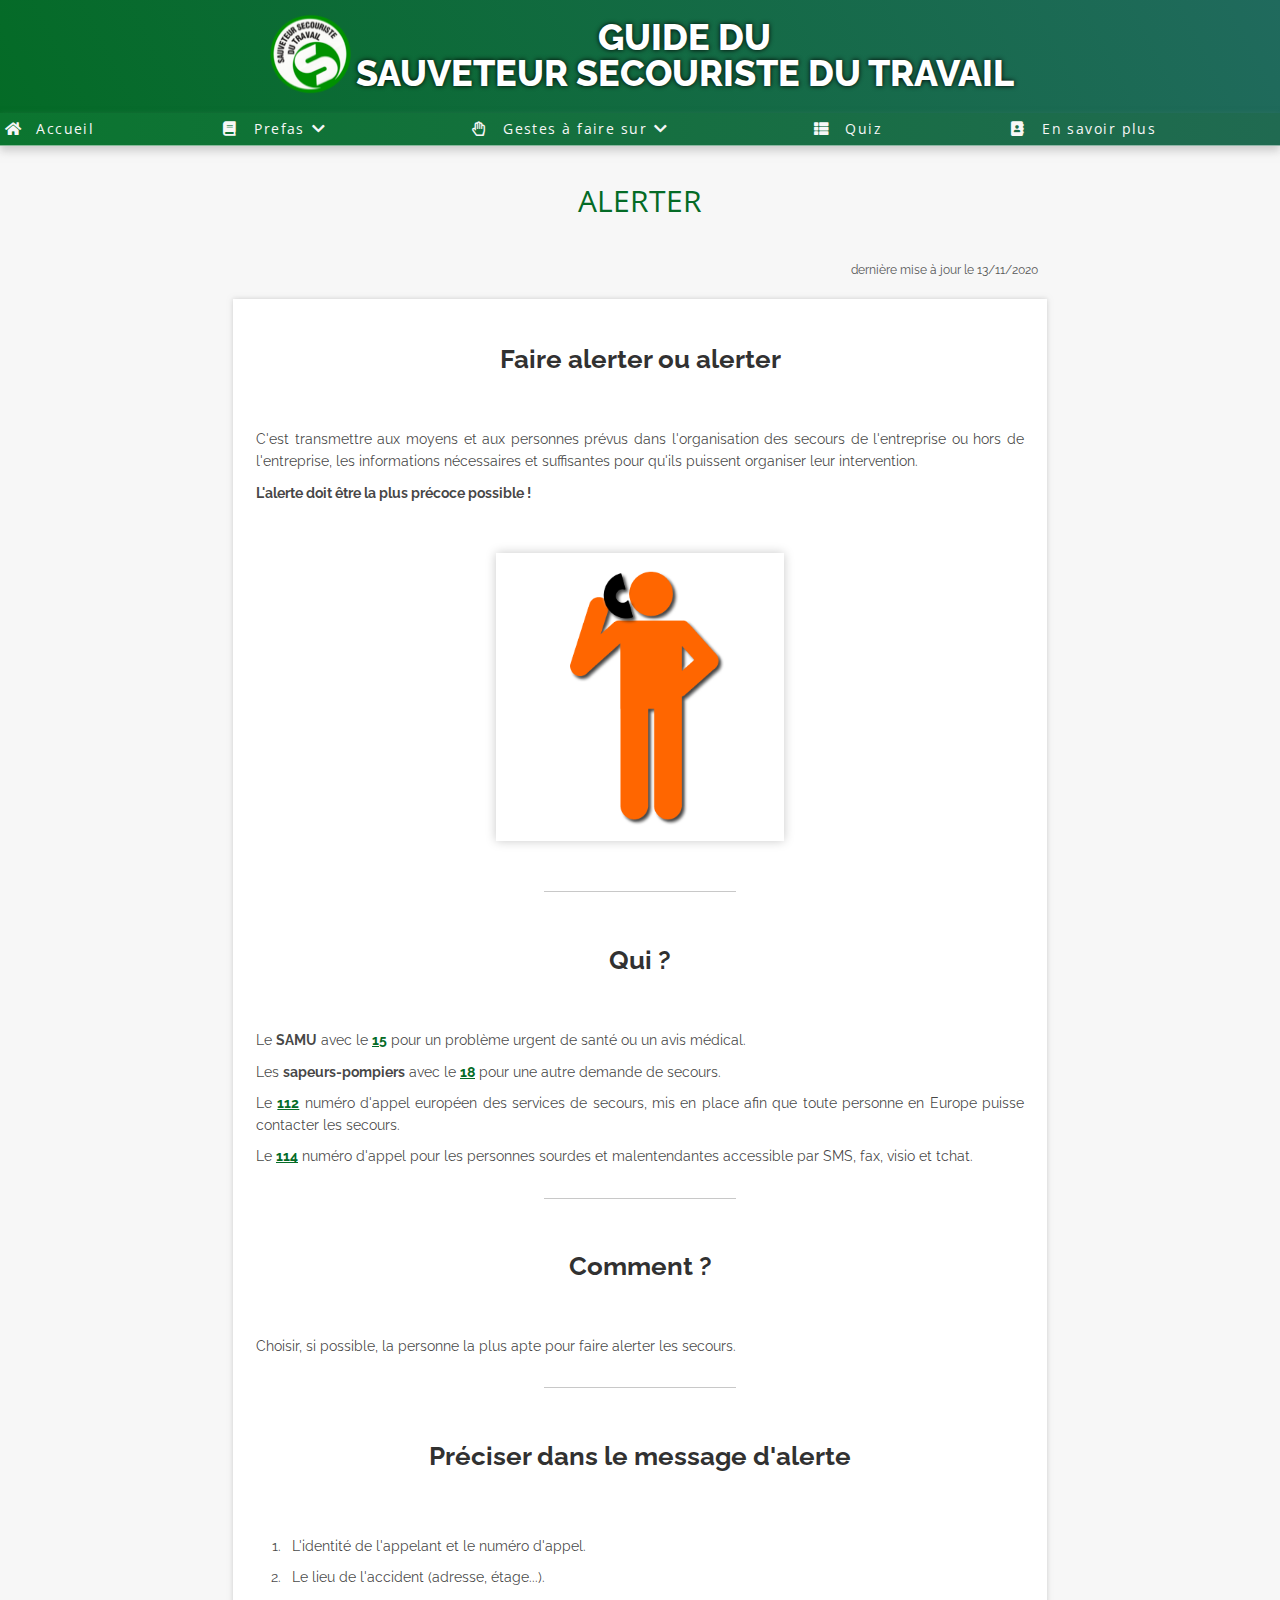
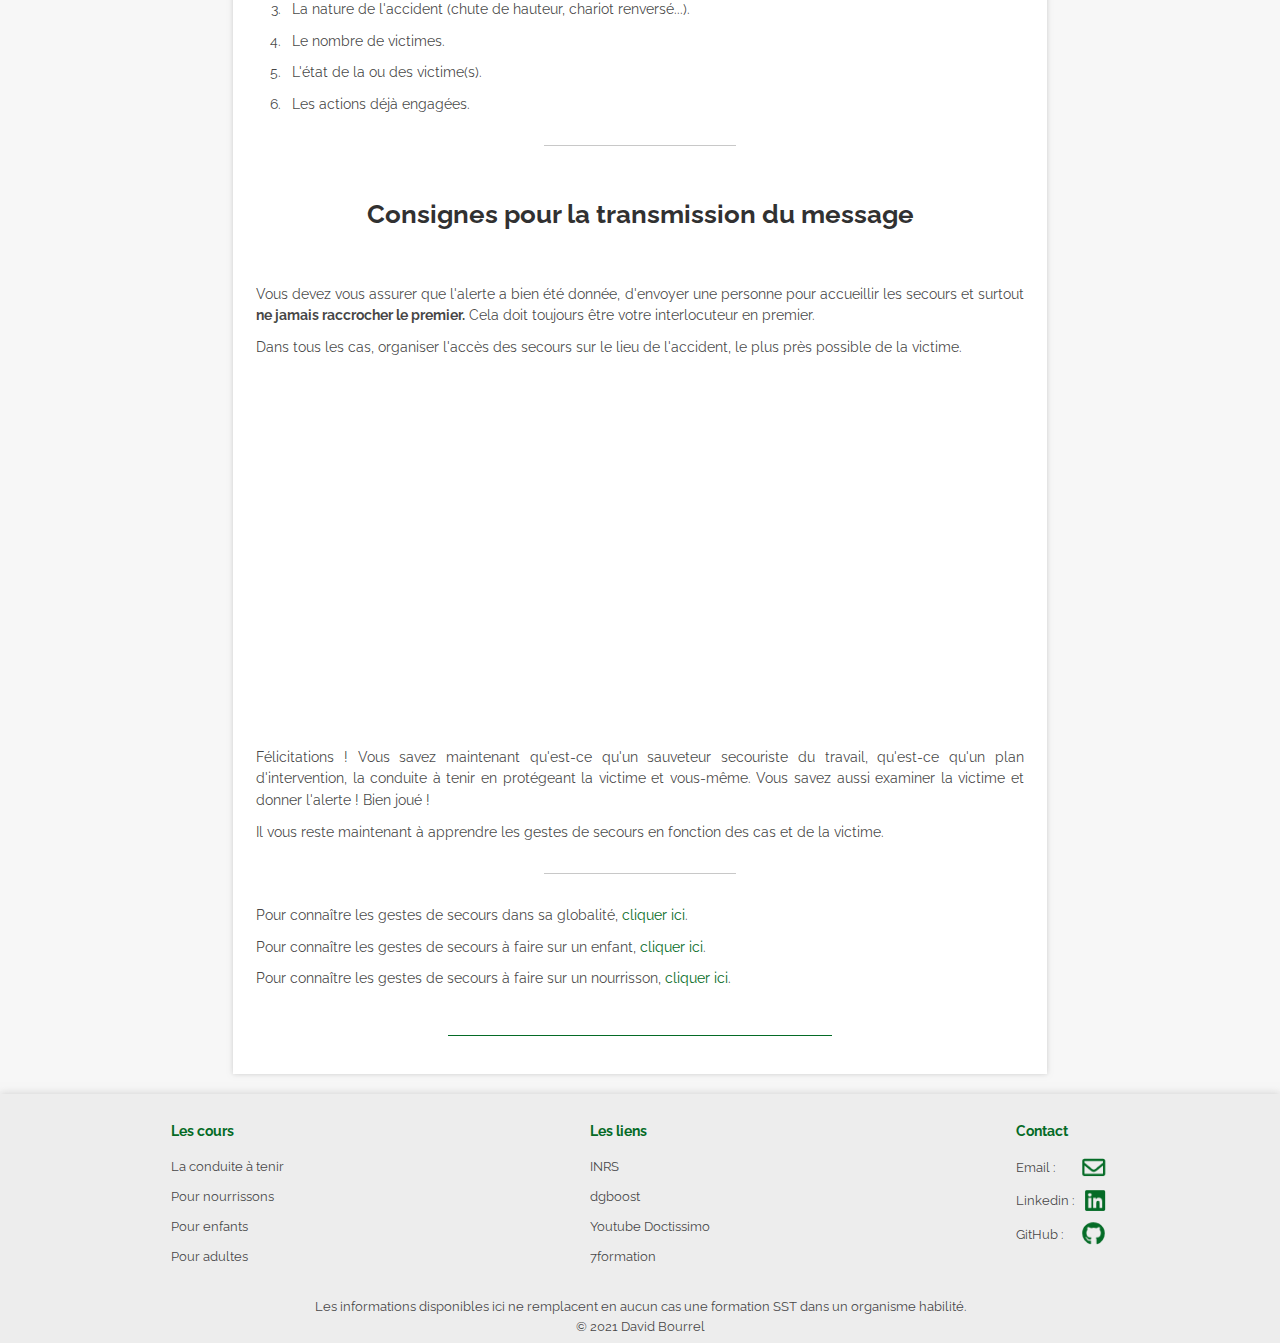
==== commit 2720ba8a: "Add files via upload" ====
--- a/pages/alerter.html
+++ b/pages/alerter.html
@@ -16,7 +16,7 @@
     <link rel="stylesheet" href="../webfonts-css/all.css" />
     <link rel="stylesheet" href="../css/style.css" />
     <link rel="icon" type="image/x-icon" href="../images/logo-sst.png" />
-    <script src="../js/script.js" async></script>
+    <script src="../js/script.js" defer></script>
     <title>Guide SST - Alerter</title>
   </head>
   <body>
--- a/css/style.css
+++ b/css/style.css
@@ -857,7 +857,7 @@
   header img {
     display: initial;
     cursor: pointer;
-    height: auto;
+    height: 89px;
     padding-top: 10px;
     width: 89px;
   }
